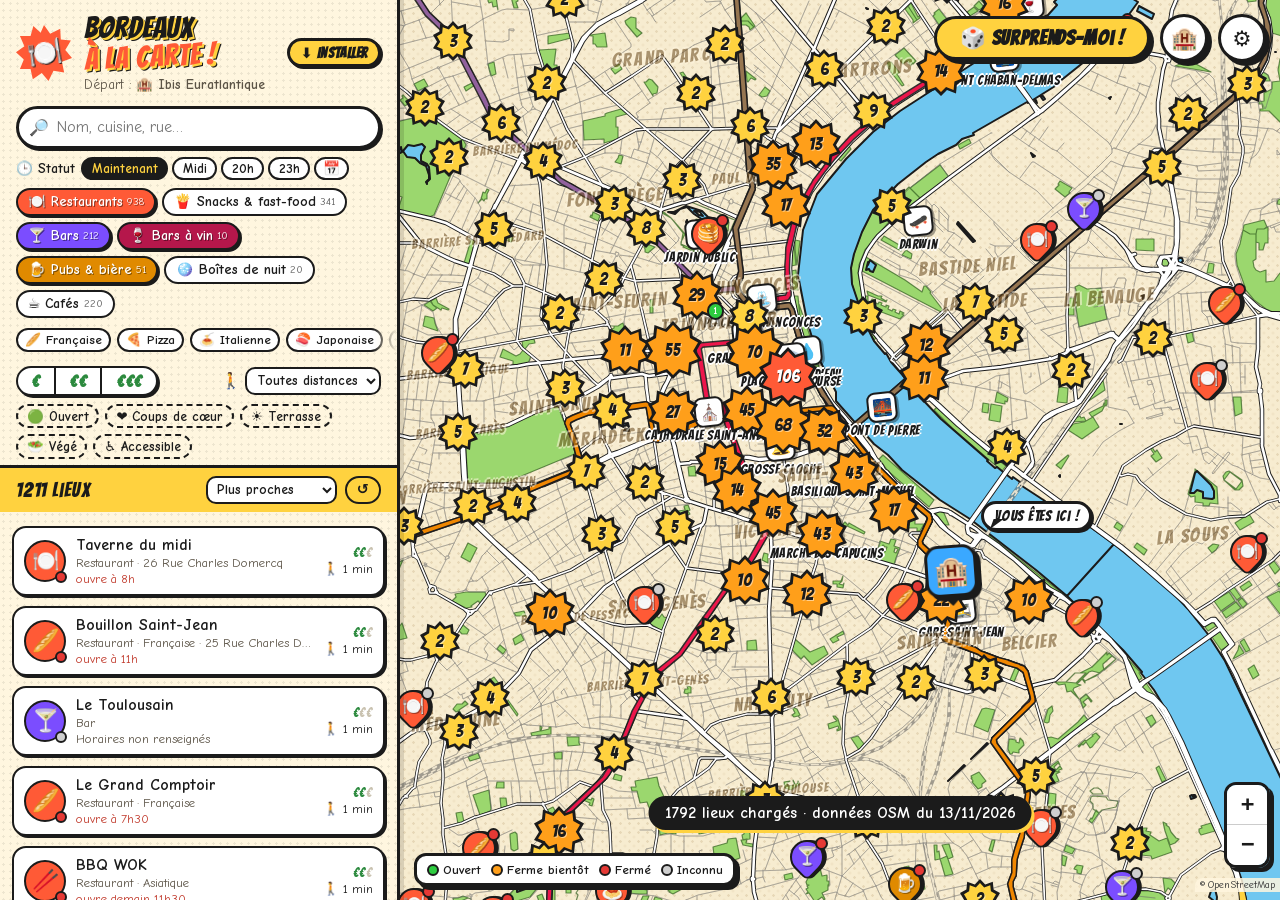
==== index.html @ f029732e "Bordeaux à la carte : carte interactive des bars et restaurants (PWA hors ligne) Carte style BD dess" ====
<!doctype html>
<html lang="fr">
<head>
  <meta charset="utf-8">
  <meta name="viewport" content="width=device-width, initial-scale=1, viewport-fit=cover">
  <meta name="theme-color" content="#ffd23f">
  <meta name="description" content="Carte interactive des bars et restaurants de Bordeaux pour la réception de l'hôtel.">
  <meta name="apple-mobile-web-app-capable" content="yes">
  <meta name="apple-mobile-web-app-status-bar-style" content="default">
  <meta name="apple-mobile-web-app-title" content="Bordeaux à la carte">
  <title>Bordeaux à la carte</title>
  <link rel="manifest" href="manifest.webmanifest">
  <link rel="icon" href="img/icon.svg" type="image/svg+xml">
  <link rel="apple-touch-icon" href="img/icon-192.png">
  <link rel="preload" href="fonts/bangers-latin.woff2" as="font" type="font/woff2" crossorigin>
  <link rel="stylesheet" href="vendor/leaflet.css">
  <link rel="stylesheet" href="css/app.css">
</head>
<body>
  <div id="app" class="is-loading">

    <!-- Panneau de gauche : recherche, filtres, liste -->
    <aside id="panel" class="panel" aria-label="Recherche et filtres">
      <button class="sheet-handle" id="sheetHandle" aria-label="Agrandir ou réduire le panneau"><span></span></button>
      <header class="brand">
        <div class="brand__logo" aria-hidden="true"><span>🍽️</span></div>
        <div class="brand__text">
          <h1>Bordeaux <span>à la carte !</span></h1>
          <p class="brand__sub">Départ : <b>🏨 Ibis Euratlantique</b></p>
        </div>
        <button id="installBtn" class="btn btn--small btn--pop" hidden>⬇ Installer</button>
      </header>

      <div class="search">
        <span class="search__icon" aria-hidden="true">🔎</span>
        <input id="q" type="search" autocomplete="off" placeholder="Nom, cuisine, rue…" aria-label="Rechercher">
        <button id="clearQ" class="search__clear" aria-label="Effacer" hidden>✕</button>
      </div>

      <div class="when" id="when" role="group" aria-label="Statut d'ouverture à quel moment">
        <span class="when__label">🕒 Statut</span>
        <button data-when="now" class="on">Maintenant</button>
        <button data-when="midi">Midi</button>
        <button data-when="soir">20h</button>
        <button data-when="tard">23h</button>
        <label class="when__custom" title="Choisir une date et une heure">
          📅<input type="datetime-local" id="whenCustom" aria-label="Date et heure personnalisées">
        </label>
      </div>

      <section class="filters" aria-label="Filtres">
        <div class="chips" id="typeChips"></div>
        <div class="chips chips--cuisine" id="cuisineChips"></div>
        <div class="filters__row">
          <div class="seg" id="priceSeg" role="group" aria-label="Prix">
            <button data-p="1" title="Pas cher">€</button>
            <button data-p="2" title="Moyen">€€</button>
            <button data-p="3" title="Élevé">€€€</button>
          </div>
          <label class="walkmax">🚶
            <select id="walkMax" aria-label="Temps de marche maximum">
              <option value="0">Toutes distances</option>
              <option value="10">≤ 10 min à pied</option>
              <option value="15">≤ 15 min</option>
              <option value="20">≤ 20 min</option>
              <option value="30">≤ 30 min</option>
            </select>
          </label>
        </div>
        <div class="chips chips--toggles" id="toggleChips">
          <button data-t="open">🟢 Ouvert</button>
          <button data-t="fav">❤️ Coups de cœur</button>
          <button data-t="ts">☀️ Terrasse</button>
          <button data-t="vg">🥗 Végé</button>
          <button data-t="wc">♿ Accessible</button>
        </div>
      </section>

      <div class="results-head">
        <b id="count">…</b>
        <select id="sort" aria-label="Trier">
          <option value="dist">Plus proches</option>
          <option value="open">Ouverts d'abord</option>
          <option value="stars">Mieux notés</option>
          <option value="name">A → Z</option>
        </select>
        <button id="resetBtn" class="btn btn--ghost btn--small" title="Réinitialiser les filtres">↺</button>
      </div>
      <ul id="list" class="list" aria-live="polite"></ul>
    </aside>

    <!-- Carte -->
    <main id="mapWrap" class="map-wrap">
      <div id="map" aria-label="Carte de Bordeaux"></div>
      <div class="map-tools">
        <button id="btnRandom" class="btn btn--pop btn--big" title="Tirer un lieu au hasard parmi les résultats">🎲 Surprends-moi !</button>
        <button id="btnHotel" class="btn btn--round" title="Recentrer sur l'hôtel">🏨</button>
        <button id="btnSettings" class="btn btn--round" title="Réglages, aide et partage">⚙️</button>
      </div>
      <div class="legend" aria-label="Légende">
        <span><i class="light light--open"></i>Ouvert</span>
        <span><i class="light light--closing"></i>Ferme bientôt</span>
        <span><i class="light light--closed"></i>Fermé</span>
        <span><i class="light light--unknown"></i>Inconnu</span>
      </div>
      <div id="whenBanner" class="when-banner" hidden></div>
      <div id="hoverCard" class="hover-card" hidden></div>
      <div id="toast" class="toast" role="status"></div>
      <div class="loader" id="loader"><div class="loader__burst">CHARGEMENT…</div></div>
    </main>

    <!-- Fiche détaillée -->
    <section id="detail" class="detail" aria-hidden="true" aria-label="Fiche du lieu"></section>
  </div>

  <div id="modal" class="modal" hidden>
    <div class="modal__backdrop" data-close></div>
    <div class="modal__box" role="dialog" aria-modal="true"></div>
  </div>
  <div id="slot" class="slot" hidden></div>

  <script src="vendor/leaflet.js"></script>
  <script src="vendor/leaflet.markercluster.js"></script>
  <script src="vendor/qrcode.js"></script>
  <script type="module" src="js/app.js"></script>
</body>
</html>
---- vendor/leaflet.css ----
/* required styles */

.leaflet-pane,
.leaflet-tile,
.leaflet-marker-icon,
.leaflet-marker-shadow,
.leaflet-tile-container,
.leaflet-pane > svg,
.leaflet-pane > canvas,
.leaflet-zoom-box,
.leaflet-image-layer,
.leaflet-layer {
	position: absolute;
	left: 0;
	top: 0;
	}
.leaflet-container {
	overflow: hidden;
	}
.leaflet-tile,
.leaflet-marker-icon,
.leaflet-marker-shadow {
	-webkit-user-select: none;
	   -moz-user-select: none;
	        user-select: none;
	  -webkit-user-drag: none;
	}
/* Prevents IE11 from highlighting tiles in blue */
.leaflet-tile::selection {
	background: transparent;
}
/* Safari renders non-retina tile on retina better with this, but Chrome is worse */
.leaflet-safari .leaflet-tile {
	image-rendering: -webkit-optimize-contrast;
	}
/* hack that prevents hw layers "stretching" when loading new tiles */
.leaflet-safari .leaflet-tile-container {
	width: 1600px;
	height: 1600px;
	-webkit-transform-origin: 0 0;
	}
.leaflet-marker-icon,
.leaflet-marker-shadow {
	display: block;
	}
/* .leaflet-container svg: reset svg max-width decleration shipped in Joomla! (joomla.org) 3.x */
/* .leaflet-container img: map is broken in FF if you have max-width: 100% on tiles */
.leaflet-container .leaflet-overlay-pane svg {
	max-width: none !important;
	max-height: none !important;
	}
.leaflet-container .leaflet-marker-pane img,
.leaflet-container .leaflet-shadow-pane img,
.leaflet-container .leaflet-tile-pane img,
.leaflet-container img.leaflet-image-layer,
.leaflet-container .leaflet-tile {
	max-width: none !important;
	max-height: none !important;
	width: auto;
	padding: 0;
	}

.leaflet-container img.leaflet-tile {
	/* See: https://bugs.chromium.org/p/chromium/issues/detail?id=600120 */
	mix-blend-mode: plus-lighter;
}

.leaflet-container.leaflet-touch-zoom {
	-ms-touch-action: pan-x pan-y;
	touch-action: pan-x pan-y;
	}
.leaflet-container.leaflet-touch-drag {
	-ms-touch-action: pinch-zoom;
	/* Fallback for FF which doesn't support pinch-zoom */
	touch-action: none;
	touch-action: pinch-zoom;
}
.leaflet-container.leaflet-touch-drag.leaflet-touch-zoom {
	-ms-touch-action: none;
	touch-action: none;
}
.leaflet-container {
	-webkit-tap-highlight-color: transparent;
}
.leaflet-container a {
	-webkit-tap-highlight-color: rgba(51, 181, 229, 0.4);
}
.leaflet-tile {
	filter: inherit;
	visibility: hidden;
	}
.leaflet-tile-loaded {
	visibility: inherit;
	}
.leaflet-zoom-box {
	width: 0;
	height: 0;
	-moz-box-sizing: border-box;
	     box-sizing: border-box;
	z-index: 800;
	}
/* workaround for https://bugzilla.mozilla.org/show_bug.cgi?id=888319 */
.leaflet-overlay-pane svg {
	-moz-user-select: none;
	}

.leaflet-pane         { z-index: 400; }

.leaflet-tile-pane    { z-index: 200; }
.leaflet-overlay-pane { z-index: 400; }
.leaflet-shadow-pane  { z-index: 500; }
.leaflet-marker-pane  { z-index: 600; }
.leaflet-tooltip-pane   { z-index: 650; }
.leaflet-popup-pane   { z-index: 700; }

.leaflet-map-pane canvas { z-index: 100; }
.leaflet-map-pane svg    { z-index: 200; }

.leaflet-vml-shape {
	width: 1px;
	height: 1px;
	}
.lvml {
	behavior: url(#default#VML);
	display: inline-block;
	position: absolute;
	}


/* control positioning */

.leaflet-control {
	position: relative;
	z-index: 800;
	pointer-events: visiblePainted; /* IE 9-10 doesn't have auto */
	pointer-events: auto;
	}
.leaflet-top,
.leaflet-bottom {
	position: absolute;
	z-index: 1000;
	pointer-events: none;
	}
.leaflet-top {
	top: 0;
	}
.leaflet-right {
	right: 0;
	}
.leaflet-bottom {
	bottom: 0;
	}
.leaflet-left {
	left: 0;
	}
.leaflet-control {
	float: left;
	clear: both;
	}
.leaflet-right .leaflet-control {
	float: right;
	}
.leaflet-top .leaflet-control {
	margin-top: 10px;
	}
.leaflet-bottom .leaflet-control {
	margin-bottom: 10px;
	}
.leaflet-left .leaflet-control {
	margin-left: 10px;
	}
.leaflet-right .leaflet-control {
	margin-right: 10px;
	}


/* zoom and fade animations */

.leaflet-fade-anim .leaflet-popup {
	opacity: 0;
	-webkit-transition: opacity 0.2s linear;
	   -moz-transition: opacity 0.2s linear;
	        transition: opacity 0.2s linear;
	}
.leaflet-fade-anim .leaflet-map-pane .leaflet-popup {
	opacity: 1;
	}
.leaflet-zoom-animated {
	-webkit-transform-origin: 0 0;
	    -ms-transform-origin: 0 0;
	        transform-origin: 0 0;
	}
svg.leaflet-zoom-animated {
	will-change: transform;
}

.leaflet-zoom-anim .leaflet-zoom-animated {
	-webkit-transition: -webkit-transform 0.25s cubic-bezier(0,0,0.25,1);
	   -moz-transition:    -moz-transform 0.25s cubic-bezier(0,0,0.25,1);
	        transition:         transform 0.25s cubic-bezier(0,0,0.25,1);
	}
.leaflet-zoom-anim .leaflet-tile,
.leaflet-pan-anim .leaflet-tile {
	-webkit-transition: none;
	   -moz-transition: none;
	        transition: none;
	}

.leaflet-zoom-anim .leaflet-zoom-hide {
	visibility: hidden;
	}


/* cursors */

.leaflet-interactive {
	cursor: pointer;
	}
.leaflet-grab {
	cursor: -webkit-grab;
	cursor:    -moz-grab;
	cursor:         grab;
	}
.leaflet-crosshair,
.leaflet-crosshair .leaflet-interactive {
	cursor: crosshair;
	}
.leaflet-popup-pane,
.leaflet-control {
	cursor: auto;
	}
.leaflet-dragging .leaflet-grab,
.leaflet-dragging .leaflet-grab .leaflet-interactive,
.leaflet-dragging .leaflet-marker-draggable {
	cursor: move;
	cursor: -webkit-grabbing;
	cursor:    -moz-grabbing;
	cursor:         grabbing;
	}

/* marker & overlays interactivity */
.leaflet-marker-icon,
.leaflet-marker-shadow,
.leaflet-image-layer,
.leaflet-pane > svg path,
.leaflet-tile-container {
	pointer-events: none;
	}

.leaflet-marker-icon.leaflet-interactive,
.leaflet-image-layer.leaflet-interactive,
.leaflet-pane > svg path.leaflet-interactive,
svg.leaflet-image-layer.leaflet-interactive path {
	pointer-events: visiblePainted; /* IE 9-10 doesn't have auto */
	pointer-events: auto;
	}

/* visual tweaks */

.leaflet-container {
	background: #ddd;
	outline-offset: 1px;
	}
.leaflet-container a {
	color: #0078A8;
	}
.leaflet-zoom-box {
	border: 2px dotted #38f;
	background: rgba(255,255,255,0.5);
	}


/* general typography */
.leaflet-container {
	font-family: "Helvetica Neue", Arial, Helvetica, sans-serif;
	font-size: 12px;
	font-size: 0.75rem;
	line-height: 1.5;
	}


/* general toolbar styles */

.leaflet-bar {
	box-shadow: 0 1px 5px rgba(0,0,0,0.65);
	border-radius: 4px;
	}
.leaflet-bar a {
	background-color: #fff;
	border-bottom: 1px solid #ccc;
	width: 26px;
	height: 26px;
	line-height: 26px;
	display: block;
	text-align: center;
	text-decoration: none;
	color: black;
	}
.leaflet-bar a,
.leaflet-control-layers-toggle {
	background-position: 50% 50%;
	background-repeat: no-repeat;
	display: block;
	}
.leaflet-bar a:hover,
.leaflet-bar a:focus {
	background-color: #f4f4f4;
	}
.leaflet-bar a:first-child {
	border-top-left-radius: 4px;
	border-top-right-radius: 4px;
	}
.leaflet-bar a:last-child {
	border-bottom-left-radius: 4px;
	border-bottom-right-radius: 4px;
	border-bottom: none;
	}
.leaflet-bar a.leaflet-disabled {
	cursor: default;
	background-color: #f4f4f4;
	color: #bbb;
	}

.leaflet-touch .leaflet-bar a {
	width: 30px;
	height: 30px;
	line-height: 30px;
	}
.leaflet-touch .leaflet-bar a:first-child {
	border-top-left-radius: 2px;
	border-top-right-radius: 2px;
	}
.leaflet-touch .leaflet-bar a:last-child {
	border-bottom-left-radius: 2px;
	border-bottom-right-radius: 2px;
	}

/* zoom control */

.leaflet-control-zoom-in,
.leaflet-control-zoom-out {
	font: bold 18px 'Lucida Console', Monaco, monospace;
	text-indent: 1px;
	}

.leaflet-touch .leaflet-control-zoom-in, .leaflet-touch .leaflet-control-zoom-out  {
	font-size: 22px;
	}


/* layers control */

.leaflet-control-layers {
	box-shadow: 0 1px 5px rgba(0,0,0,0.4);
	background: #fff;
	border-radius: 5px;
	}
.leaflet-control-layers-toggle {
	background-image: url(images/layers.png);
	width: 36px;
	height: 36px;
	}
.leaflet-retina .leaflet-control-layers-toggle {
	background-image: url(images/layers-2x.png);
	background-size: 26px 26px;
	}
.leaflet-touch .leaflet-control-layers-toggle {
	width: 44px;
	height: 44px;
	}
.leaflet-control-layers .leaflet-control-layers-list,
.leaflet-control-layers-expanded .leaflet-control-layers-toggle {
	display: none;
	}
.leaflet-control-layers-expanded .leaflet-control-layers-list {
	display: block;
	position: relative;
	}
.leaflet-control-layers-expanded {
	padding: 6px 10px 6px 6px;
	color: #333;
	background: #fff;
	}
.leaflet-control-layers-scrollbar {
	overflow-y: scroll;
	overflow-x: hidden;
	padding-right: 5px;
	}
.leaflet-control-layers-selector {
	margin-top: 2px;
	position: relative;
	top: 1px;
	}
.leaflet-control-layers label {
	display: block;
	font-size: 13px;
	font-size: 1.08333em;
	}
.leaflet-control-layers-separator {
	height: 0;
	border-top: 1px solid #ddd;
	margin: 5px -10px 5px -6px;
	}

/* Default icon URLs */
.leaflet-default-icon-path { /* used only in path-guessing heuristic, see L.Icon.Default */
	background-image: url(images/marker-icon.png);
	}


/* attribution and scale controls */

.leaflet-container .leaflet-control-attribution {
	background: #fff;
	background: rgba(255, 255, 255, 0.8);
	margin: 0;
	}
.leaflet-control-attribution,
.leaflet-control-scale-line {
	padding: 0 5px;
	color: #333;
	line-height: 1.4;
	}
.leaflet-control-attribution a {
	text-decoration: none;
	}
.leaflet-control-attribution a:hover,
.leaflet-control-attribution a:focus {
	text-decoration: underline;
	}
.leaflet-attribution-flag {
	display: inline !important;
	vertical-align: baseline !important;
	width: 1em;
	height: 0.6669em;
	}
.leaflet-left .leaflet-control-scale {
	margin-left: 5px;
	}
.leaflet-bottom .leaflet-control-scale {
	margin-bottom: 5px;
	}
.leaflet-control-scale-line {
	border: 2px solid #777;
	border-top: none;
	line-height: 1.1;
	padding: 2px 5px 1px;
	white-space: nowrap;
	-moz-box-sizing: border-box;
	     box-sizing: border-box;
	background: rgba(255, 255, 255, 0.8);
	text-shadow: 1px 1px #fff;
	}
.leaflet-control-scale-line:not(:first-child) {
	border-top: 2px solid #777;
	border-bottom: none;
	margin-top: -2px;
	}
.leaflet-control-scale-line:not(:first-child):not(:last-child) {
	border-bottom: 2px solid #777;
	}

.leaflet-touch .leaflet-control-attribution,
.leaflet-touch .leaflet-control-layers,
.leaflet-touch .leaflet-bar {
	box-shadow: none;
	}
.leaflet-touch .leaflet-control-layers,
.leaflet-touch .leaflet-bar {
	border: 2px solid rgba(0,0,0,0.2);
	background-clip: padding-box;
	}


/* popup */

.leaflet-popup {
	position: absolute;
	text-align: center;
	margin-bottom: 20px;
	}
.leaflet-popup-content-wrapper {
	padding: 1px;
	text-align: left;
	border-radius: 12px;
	}
.leaflet-popup-content {
	margin: 13px 24px 13px 20px;
	line-height: 1.3;
	font-size: 13px;
	font-size: 1.08333em;
	min-height: 1px;
	}
.leaflet-popup-content p {
	margin: 17px 0;
	margin: 1.3em 0;
	}
.leaflet-popup-tip-container {
	width: 40px;
	height: 20px;
	position: absolute;
	left: 50%;
	margin-top: -1px;
	margin-left: -20px;
	overflow: hidden;
	pointer-events: none;
	}
.leaflet-popup-tip {
	width: 17px;
	height: 17px;
	padding: 1px;

	margin: -10px auto 0;
	pointer-events: auto;

	-webkit-transform: rotate(45deg);
	   -moz-transform: rotate(45deg);
	    -ms-transform: rotate(45deg);
	        transform: rotate(45deg);
	}
.leaflet-popup-content-wrapper,
.leaflet-popup-tip {
	background: white;
	color: #333;
	box-shadow: 0 3px 14px rgba(0,0,0,0.4);
	}
.leaflet-container a.leaflet-popup-close-button {
	position: absolute;
	top: 0;
	right: 0;
	border: none;
	text-align: center;
	width: 24px;
	height: 24px;
	font: 16px/24px Tahoma, Verdana, sans-serif;
	color: #757575;
	text-decoration: none;
	background: transparent;
	}
.leaflet-container a.leaflet-popup-close-button:hover,
.leaflet-container a.leaflet-popup-close-button:focus {
	color: #585858;
	}
.leaflet-popup-scrolled {
	overflow: auto;
	}

.leaflet-oldie .leaflet-popup-content-wrapper {
	-ms-zoom: 1;
	}
.leaflet-oldie .leaflet-popup-tip {
	width: 24px;
	margin: 0 auto;

	-ms-filter: "progid:DXImageTransform.Microsoft.Matrix(M11=0.70710678, M12=0.70710678, M21=-0.70710678, M22=0.70710678)";
	filter: progid:DXImageTransform.Microsoft.Matrix(M11=0.70710678, M12=0.70710678, M21=-0.70710678, M22=0.70710678);
	}

.leaflet-oldie .leaflet-control-zoom,
.leaflet-oldie .leaflet-control-layers,
.leaflet-oldie .leaflet-popup-content-wrapper,
.leaflet-oldie .leaflet-popup-tip {
	border: 1px solid #999;
	}


/* div icon */

.leaflet-div-icon {
	background: #fff;
	border: 1px solid #666;
	}


/* Tooltip */
/* Base styles for the element that has a tooltip */
.leaflet-tooltip {
	position: absolute;
	padding: 6px;
	background-color: #fff;
	border: 1px solid #fff;
	border-radius: 3px;
	color: #222;
	white-space: nowrap;
	-webkit-user-select: none;
	-moz-user-select: none;
	-ms-user-select: none;
	user-select: none;
	pointer-events: none;
	box-shadow: 0 1px 3px rgba(0,0,0,0.4);
	}
.leaflet-tooltip.leaflet-interactive {
	cursor: pointer;
	pointer-events: auto;
	}
.leaflet-tooltip-top:before,
.leaflet-tooltip-bottom:before,
.leaflet-tooltip-left:before,
.leaflet-tooltip-right:before {
	position: absolute;
	pointer-events: none;
	border: 6px solid transparent;
	background: transparent;
	content: "";
	}

/* Directions */

.leaflet-tooltip-bottom {
	margin-top: 6px;
}
.leaflet-tooltip-top {
	margin-top: -6px;
}
.leaflet-tooltip-bottom:before,
.leaflet-tooltip-top:before {
	left: 50%;
	margin-left: -6px;
	}
.leaflet-tooltip-top:before {
	bottom: 0;
	margin-bottom: -12px;
	border-top-color: #fff;
	}
.leaflet-tooltip-bottom:before {
	top: 0;
	margin-top: -12px;
	margin-left: -6px;
	border-bottom-color: #fff;
	}
.leaflet-tooltip-left {
	margin-left: -6px;
}
.leaflet-tooltip-right {
	margin-left: 6px;
}
.leaflet-tooltip-left:before,
.leaflet-tooltip-right:before {
	top: 50%;
	margin-top: -6px;
	}
.leaflet-tooltip-left:before {
	right: 0;
	margin-right: -12px;
	border-left-color: #fff;
	}
.leaflet-tooltip-right:before {
	left: 0;
	margin-left: -12px;
	border-right-color: #fff;
	}

/* Printing */

@media print {
	/* Prevent printers from removing background-images of controls. */
	.leaflet-control {
		-webkit-print-color-adjust: exact;
		print-color-adjust: exact;
		}
	}
---- css/app.css ----
/* ============================================================
   Bordeaux à la carte — style « bande dessinée »
   ============================================================ */

@font-face { font-family: 'Bangers'; font-display: swap; src: url(../fonts/bangers-latin.woff2) format('woff2');
  unicode-range: U+0000-00FF, U+0131, U+0152-0153, U+02BB-02BC, U+02C6, U+02DA, U+02DC, U+2000-206F, U+20AC, U+2122, U+2212; }
@font-face { font-family: 'Bangers'; font-display: swap; src: url(../fonts/bangers-latin-ext.woff2) format('woff2');
  unicode-range: U+0100-02BA, U+02BD-02C5, U+02C7-02CC, U+02CE-02D7, U+02DD-02FF, U+1E00-1E9F, U+20A0-20AB, U+20AD-20C4, U+A720-A7FF; }
@font-face { font-family: 'Comic Neue'; font-weight: 400; font-display: swap; src: url(../fonts/comicneue-400.woff2) format('woff2'); }
@font-face { font-family: 'Comic Neue'; font-weight: 700; font-display: swap; src: url(../fonts/comicneue-700.woff2) format('woff2'); }

:root {
  --ink: #1b1b1b;
  --paper: #fff6df;
  --paper-2: #fdebc1;
  --white: #ffffff;
  --yellow: #ffd23f;
  --red: #ff5a36;
  --blue: #3aa8ff;
  --pink: #ff4fa3;
  --green: #2ecc40;
  --orange: #ff9f1a;
  --grey: #9a9a9a;
  --muted: #5b5346;
  --shadow: 4px 4px 0 var(--ink);
  --shadow-sm: 2px 2px 0 var(--ink);
  --border: 3px solid var(--ink);
  --radius: 14px;
  --panel-w: 400px;
  --detail-w: 430px;
  --font-title: 'Bangers', 'Impact', system-ui, sans-serif;
  --font-body: 'Comic Neue', 'Comic Sans MS', 'Chalkboard SE', system-ui, sans-serif;
  --boing: cubic-bezier(.34, 1.56, .64, 1);
}

* { box-sizing: border-box; }
html, body { height: 100%; margin: 0; }
body {
  font-family: var(--font-body);
  color: var(--ink);
  background: var(--paper);
  overflow: hidden;
  -webkit-font-smoothing: antialiased;
  -webkit-tap-highlight-color: transparent;
}
button, input, select { font: inherit; color: inherit; }
button { cursor: pointer; }
a { color: inherit; }

#app { position: fixed; inset: 0; display: flex; }

/* ---------- Boutons ---------- */
.btn {
  display: inline-flex; align-items: center; justify-content: center; gap: .35em;
  border: var(--border); border-radius: 999px; background: var(--white);
  padding: .45em 1em; font-weight: 700; box-shadow: var(--shadow-sm);
  transition: transform .15s var(--boing), box-shadow .15s, background .15s;
  text-decoration: none; white-space: nowrap;
}
.btn:hover { transform: translate(-1px, -2px) rotate(-1deg); box-shadow: 3px 4px 0 var(--ink); }
.btn:active { transform: translate(2px, 2px); box-shadow: 0 0 0 var(--ink); }
.btn--pop { background: var(--yellow); font-family: var(--font-title); letter-spacing: .04em; font-size: 1.05rem; }
.btn--big { font-size: 1.3rem; padding: .35em 1.1em; box-shadow: var(--shadow); }
.btn--round { width: 48px; height: 48px; padding: 0; font-size: 1.35rem; box-shadow: var(--shadow); }
.btn--small { padding: .25em .7em; font-size: .9rem; }
.btn--ghost { background: transparent; box-shadow: none; border-width: 2px; }
.btn--red { background: var(--red); color: #fff; }
.btn--blue { background: var(--blue); color: #fff; }

/* ---------- Panneau ---------- */
.panel {
  position: relative; z-index: 20;
  width: var(--panel-w); flex: 0 0 var(--panel-w);
  display: flex; flex-direction: column;
  background: var(--paper);
  background-image: radial-gradient(rgba(0,0,0,.07) 1px, transparent 1.4px);
  background-size: 7px 7px;
  border-right: var(--border);
  box-shadow: 4px 0 0 rgba(0,0,0,.12);
}
.sheet-handle { display: none; }

.brand { display: flex; align-items: center; gap: 12px; padding: 14px 16px 8px; }
.brand__logo {
  flex: 0 0 56px; height: 56px; display: grid; place-items: center; font-size: 28px;
  background: var(--red);
  clip-path: polygon(50% 0, 61% 16%, 79% 7%, 80% 26%, 98% 28%, 88% 45%, 100% 59%, 82% 66%, 86% 85%, 67% 82%, 58% 100%, 46% 86%, 30% 97%, 26% 79%, 7% 79%, 14% 62%, 0 49%, 15% 38%, 7% 20%, 26% 20%, 31% 2%, 44% 14%);
  animation: wobble 6s ease-in-out infinite;
}
.brand__logo span { transform: rotate(-8deg); filter: drop-shadow(1px 1px 0 var(--ink)); }
.brand h1 {
  margin: 0; font-family: var(--font-title); font-weight: 400; font-size: 1.9rem; line-height: .95;
  letter-spacing: .03em; text-shadow: 2px 2px 0 var(--yellow), 3px 3px 0 var(--ink);
}
.brand h1 span { color: var(--red); display: inline-block; transform: rotate(-3deg); }
.brand__sub { margin: 4px 0 0; font-size: .85rem; color: var(--muted); }
.brand__text { flex: 1; min-width: 0; }

.search { position: relative; margin: 6px 16px 8px; }
.search input {
  width: 100%; border: var(--border); border-radius: 999px; padding: .6em 2.4em .6em 2.4em;
  background: var(--white); box-shadow: var(--shadow-sm); font-size: 1rem; outline: none;
  transition: box-shadow .2s, transform .2s var(--boing);
}
.search input:focus { box-shadow: 4px 4px 0 var(--blue); transform: translate(-1px, -1px); }
.search input::-webkit-search-cancel-button { display: none; }
.search__icon { position: absolute; left: .8em; top: 50%; transform: translateY(-50%); }
.search__clear { position: absolute; right: .5em; top: 50%; transform: translateY(-50%); border: 0; background: var(--ink); color: #fff; width: 24px; height: 24px; border-radius: 50%; font-size: .75rem; }

.when { display: flex; align-items: center; gap: 4px; padding: 0 16px 8px; flex-wrap: wrap; font-size: .85rem; }
.when__label { font-weight: 700; margin-right: 2px; }
.when button {
  border: 2px solid var(--ink); background: var(--white); border-radius: 999px; padding: .15em .65em; font-weight: 700; font-size: .82rem;
  transition: background .15s, transform .15s var(--boing);
}
.when button:hover { transform: translateY(-2px); }
.when button.on { background: var(--ink); color: var(--yellow); }
.when__custom { position: relative; border: 2px solid var(--ink); background: var(--white); border-radius: 999px; padding: .1em .5em; cursor: pointer; }
.when__custom.on { background: var(--ink); }
.when__custom input { position: absolute; inset: 0; opacity: 0; cursor: pointer; width: 100%; }

.filters { padding: 0 16px 6px; display: flex; flex-direction: column; gap: 8px; }
.chips { display: flex; flex-wrap: wrap; gap: 6px; }
.chip {
  display: inline-flex; align-items: center; gap: .3em;
  border: 2px solid var(--ink); border-radius: 999px; padding: .25em .7em; background: var(--white);
  font-weight: 700; font-size: .88rem; user-select: none;
  transition: transform .18s var(--boing), background .15s, box-shadow .15s;
}
.chip:hover { transform: translateY(-2px) rotate(-1.5deg); }
.chip.on { background: var(--c, var(--yellow)); color: #fff; box-shadow: var(--shadow-sm); text-shadow: 1px 1px 0 rgba(0,0,0,.45); }
.chip .n { font-size: .75em; opacity: .7; font-weight: 400; }
.chip.on .n { opacity: .95; }
.chip.pop { animation: chipPop .35s var(--boing); }
.chips--cuisine { flex-wrap: nowrap; overflow-x: auto; overflow-y: hidden; max-height: 0; padding: 0 2px; margin: 0 -16px; padding-left: 16px; padding-right: 16px;
  scrollbar-width: thin; transition: max-height .35s ease; -webkit-mask-image: linear-gradient(90deg, transparent, #000 14px, #000 calc(100% - 24px), transparent); }
.chips--cuisine.show { max-height: 44px; padding-bottom: 6px; padding-top: 2px; }
.chips--cuisine .chip { flex: 0 0 auto; }
.chips--cuisine .chip { font-size: .8rem; padding: .18em .55em; }
.chips--cuisine .chip.on { --c: var(--ink); color: var(--yellow); }
.chips--toggles button { border: 2px dashed var(--ink); background: transparent; border-radius: 999px; padding: .2em .65em; font-weight: 700; font-size: .84rem; transition: transform .18s var(--boing), background .15s; }
.chips--toggles button:hover { transform: translateY(-2px); }
.chips--toggles button.on { border-style: solid; background: var(--yellow); box-shadow: var(--shadow-sm); }

.filters__row { display: flex; align-items: center; justify-content: space-between; gap: 8px; }
.seg { display: inline-flex; border: 2px solid var(--ink); border-radius: 999px; overflow: hidden; background: var(--white); box-shadow: var(--shadow-sm); }
.seg button { border: 0; background: transparent; padding: .25em .8em; font-weight: 700; font-family: var(--font-title); font-size: 1.05rem; letter-spacing: .05em; color: #2c8a3e; }
.seg button + button { border-left: 2px solid var(--ink); }
.seg button.on { background: #2c8a3e; color: #fff; }
.walkmax { display: inline-flex; align-items: center; gap: 4px; font-weight: 700; }
select { border: 2px solid var(--ink); border-radius: 10px; background: var(--white); padding: .25em .4em; font-weight: 700; font-size: .85rem; }

.results-head { display: flex; align-items: center; gap: 8px; padding: 8px 16px; border-top: var(--border); background: var(--yellow); }
.results-head b { flex: 1; font-family: var(--font-title); font-size: 1.25rem; letter-spacing: .04em; font-weight: 400; }

.list { list-style: none; margin: 0; padding: 8px 10px 30px; overflow-y: auto; flex: 1; overscroll-behavior: contain; }
.item {
  display: flex; align-items: center; gap: 10px; padding: 8px 10px; margin: 6px 2px 10px; border: 2px solid var(--ink); border-radius: var(--radius);
  background: var(--white); box-shadow: var(--shadow-sm); cursor: pointer;
  transition: transform .18s var(--boing), box-shadow .18s;
  animation: itemIn .35s var(--boing) both;
  animation-delay: calc(var(--i, 0) * 18ms);
}
.item:hover, .item.hot { transform: translate(-2px, -2px) rotate(-.4deg); box-shadow: 5px 5px 0 var(--c, var(--ink)); }
.item.selected { background: #fff3b0; }
.item__icon { flex: 0 0 42px; height: 42px; border-radius: 50%; display: grid; place-items: center; font-size: 22px; background: var(--c); border: 2px solid var(--ink); position: relative; }
.item__icon .light { position: absolute; right: -3px; bottom: -3px; }
.item__main { flex: 1; min-width: 0; display: flex; flex-direction: column; gap: 1px; }
.item__main b { font-size: 1rem; white-space: nowrap; overflow: hidden; text-overflow: ellipsis; }
.item__main small { color: var(--muted); font-size: .8rem; white-space: nowrap; overflow: hidden; text-overflow: ellipsis; }
.item__side { display: flex; flex-direction: column; align-items: flex-end; gap: 2px; font-size: .8rem; white-space: nowrap; }
.item__fav { color: var(--red); }
.st--open { color: #1d8a2c !important; font-weight: 700; }
.st--closing { color: #c46a00 !important; font-weight: 700; }
.st--closed { color: #c0392b !important; }
.empty { text-align: center; padding: 30px 10px; color: var(--muted); }
.empty b { display: block; font-family: var(--font-title); font-size: 2rem; color: var(--ink); font-weight: 400; transform: rotate(-3deg); }
.more { display: block; margin: 8px auto; }

/* Prix */
.price { font-family: var(--font-title); letter-spacing: .06em; color: #2c8a3e; font-size: 1.05em; }
.price em { color: #c9c2b0; font-style: normal; }
.stars { color: #f5a300; letter-spacing: 1px; text-shadow: 1px 1px 0 var(--ink); }
.stars em { color: #ddd5c3; font-style: normal; text-shadow: none; }

/* ---------- Voyants ---------- */
.light {
  display: inline-block; width: 12px; height: 12px; border-radius: 50%; border: 2px solid var(--ink);
  background: var(--grey); flex: 0 0 auto; vertical-align: -1px;
}
.light--open { background: var(--green); box-shadow: 0 0 0 0 rgba(46,204,64,.7); animation: pulse 2s infinite; }
.light--closing { background: var(--orange); animation: blink 1.1s steps(2) infinite; }
.light--closed { background: #e53935; }
.light--unknown { background: #cfcfcf; }

/* ---------- Carte ---------- */
.map-wrap { position: relative; flex: 1; min-width: 0; isolation: isolate; z-index: 0; }
#map {
  position: absolute; inset: 0;
  background-color: #f7ecd0;
  background-image:
    radial-gradient(rgba(150, 110, 50, .16) 1.1px, transparent 1.5px),
    radial-gradient(rgba(150, 110, 50, .08) 1.1px, transparent 1.5px);
  background-size: 9px 9px, 9px 9px;
  background-position: 0 0, 4.5px 4.5px;
  font-family: var(--font-body);
}
.leaflet-container { font: inherit; }
.leaflet-container a { color: inherit; }
.leaflet-control-attribution { font-size: 10px; background: rgba(255, 246, 223, .85) !important; border-top-left-radius: 8px; }
.leaflet-bar { border: var(--border) !important; box-shadow: var(--shadow) !important; border-radius: 12px !important; overflow: hidden; }
.leaflet-bar a { width: 40px !important; height: 40px !important; line-height: 38px !important; font-size: 22px !important; font-weight: 700; color: var(--ink) !important; background: var(--white) !important; }
.leaflet-bar a:hover { background: var(--yellow) !important; }
.leaflet-bottom.leaflet-right { margin-bottom: 8px; }

/* Étiquettes */
.lbl-place, .lbl-street, .lbl-stop, .lbl-landmark { pointer-events: none; }
.lbl-place span {
  display: block; transform: translate(-50%, -50%) rotate(-4deg);
  font-family: var(--font-title); letter-spacing: .08em; text-transform: uppercase; white-space: nowrap;
  color: #6b4b1f; font-size: 15px; opacity: .55;
  text-shadow: 2px 0 0 var(--paper), -2px 0 0 var(--paper), 0 2px 0 var(--paper), 0 -2px 0 var(--paper);
}
.lbl-place.rank-1 span { font-size: 19px; }
.lbl-place.rank-3 span { font-size: 13px; }
.lbl-street span {
  position: absolute; display: block; white-space: nowrap; font-size: 11px; font-weight: 700; color: #3d3528;
  text-shadow: 1px 1px 0 #fff, -1px -1px 0 #fff, 1px -1px 0 #fff, -1px 1px 0 #fff;
}
.lbl-street { display: none; }
.z-16 .lbl-street.k-1, .z-16 .lbl-street.k-2, .z-17 .lbl-street, .z-18 .lbl-street, .z-19 .lbl-street { display: block; }
.z-17 .lbl-place, .z-18 .lbl-place, .z-19 .lbl-place { display: none; }
.z-13 .lbl-place.rank-3 { display: none; }

.lbl-stop { display: none; }
.z-15 .lbl-stop, .z-16 .lbl-stop, .z-17 .lbl-stop, .z-18 .lbl-stop, .z-19 .lbl-stop { display: block; }
.lbl-stop i { position: absolute; width: 11px; height: 11px; left: -5.5px; top: -5.5px; border-radius: 50%; background: #fff; border: 3px solid var(--ink); }
.lbl-stop span { position: absolute; left: 9px; top: -9px; white-space: nowrap; font-size: 11px; font-weight: 700; color: var(--ink);
  text-shadow: 1px 1px 0 #fff, -1px -1px 0 #fff, 1px -1px 0 #fff, -1px 1px 0 #fff; display: none; }
.z-16 .lbl-stop span, .z-17 .lbl-stop span, .z-18 .lbl-stop span, .z-19 .lbl-stop span { display: block; }
.lbl-stop em { font-style: normal; display: inline-block; min-width: 15px; text-align: center; margin-left: 2px; border-radius: 4px; background: var(--c); color: #fff; text-shadow: none; border: 1.5px solid var(--ink); font-size: 10px; line-height: 13px; }

.lbl-landmark { position: relative; }
.lbl-landmark i {
  position: absolute; left: -15px; top: -15px; width: 30px; height: 30px; display: grid; place-items: center; font-style: normal; font-size: 16px;
  background: #fff; border: 2px solid var(--ink); border-radius: 8px; transform: rotate(-6deg); box-shadow: 2px 2px 0 rgba(0,0,0,.35);
}
.lbl-landmark span {
  position: absolute; left: 50%; top: 17px; transform: translateX(-50%); white-space: nowrap;
  font-family: var(--font-title); letter-spacing: .05em; font-size: 13px; color: var(--ink);
  text-shadow: 2px 0 0 #fff, -2px 0 0 #fff, 0 2px 0 #fff, 0 -2px 0 #fff;
}
.z-13 .lbl-landmark span { display: none; }
.z-13 .lbl-landmark i { transform: scale(.75) rotate(-6deg); }

/* Marqueurs */
.pin-wrap { background: none; border: 0; }
.pin { position: relative; width: 38px; height: 44px; transform-origin: 50% 100%; animation: pinIn .45s var(--boing) both; }
.pin__body {
  position: absolute; left: 2px; top: 0; width: 34px; height: 34px; display: grid; place-items: center; font-size: 18px; line-height: 1;
  background: var(--c); border: 2.5px solid var(--ink); border-radius: 50% 50% 50% 6px; transform: rotate(-45deg);
  box-shadow: 2px 2px 0 var(--ink); transition: transform .2s var(--boing);
}
.pin__body > span { transform: rotate(45deg); display: block; filter: drop-shadow(1px 1px 0 rgba(0,0,0,.35)); }
.pin .light { position: absolute; right: -2px; top: -3px; width: 13px; height: 13px; z-index: 2; }
.pin__heart { position: absolute; left: -6px; top: -6px; font-size: 14px; color: var(--red); text-shadow: 1px 1px 0 var(--ink); z-index: 2; animation: beat 1.4s infinite; }
.pin__burst {
  position: absolute; left: 50%; top: 17px; width: 70px; height: 70px; margin: -35px 0 0 -35px; z-index: -1;
  background: var(--yellow); opacity: 0; transform: scale(.2);
  clip-path: polygon(50% 0, 59% 30%, 85% 15%, 70% 41%, 100% 50%, 70% 59%, 85% 85%, 59% 70%, 50% 100%, 41% 70%, 15% 85%, 30% 59%, 0 50%, 30% 41%, 15% 15%, 41% 30%);
  transition: opacity .2s, transform .35s var(--boing);
}
.pin-wrap:hover, .pin-wrap.hot, .pin-wrap.selected { z-index: 9999 !important; }
.pin-wrap:hover .pin, .pin-wrap.hot .pin { animation: hop .5s var(--boing); }
.pin-wrap:hover .pin__body, .pin-wrap.hot .pin__body, .pin-wrap.selected .pin__body { transform: rotate(-45deg) scale(1.25); }
.pin-wrap:hover .pin__burst, .pin-wrap.hot .pin__burst, .pin-wrap.selected .pin__burst { opacity: 1; transform: scale(1) rotate(20deg); animation: spin 4s linear infinite; }
.pin-wrap.selected .pin { animation: bounce 1.1s ease-in-out infinite; }
.pin-wrap.dim { opacity: .35; }

/* Hôtel */
.hotel-pin { background: none; border: 0; }
.hotel-pin .h {
  position: absolute; left: -26px; top: -52px; width: 52px; height: 52px; display: grid; place-items: center; font-size: 28px;
  background: var(--blue); border: var(--border); border-radius: 14px; box-shadow: var(--shadow); transform: rotate(-4deg);
  animation: hotelFloat 3s ease-in-out infinite;
}
.hotel-pin .h::after { content: ''; position: absolute; left: 50%; bottom: -12px; margin-left: -8px; border: 8px solid transparent; border-top-color: var(--ink); border-bottom: 0; }
.hotel-pin .bubble {
  position: absolute; left: 30px; top: -96px; white-space: nowrap; background: #fff; border: var(--border); border-radius: 16px;
  padding: 4px 10px; font-family: var(--font-title); font-size: 15px; letter-spacing: .05em; box-shadow: var(--shadow-sm);
  animation: bubbleIn .6s .6s var(--boing) both;
}
.hotel-pin .bubble::after { content: ''; position: absolute; left: 6px; bottom: -11px; border: 10px solid transparent; border-top-color: var(--ink); border-left: 0; transform: skewX(-20deg); }

/* Grappes */
.cluster-wrap { background: none; border: 0; }
.cluster {
  position: relative; width: 100%; height: 100%; display: grid; place-items: center;
  font-family: var(--font-title); font-size: 17px; letter-spacing: .03em; color: var(--ink);
  transition: transform .2s var(--boing);
}
.cluster::before {
  content: ''; position: absolute; inset: 0; background: var(--ink);
  clip-path: polygon(50% 0, 63% 14%, 82% 7%, 84% 26%, 100% 35%, 90% 52%, 100% 68%, 82% 75%, 80% 95%, 62% 88%, 50% 100%, 38% 88%, 19% 95%, 17% 75%, 0 68%, 10% 52%, 0 35%, 16% 26%, 18% 7%, 37% 14%);
}
.cluster::after {
  content: ''; position: absolute; inset: 4px; background: var(--yellow);
  clip-path: polygon(50% 0, 63% 14%, 82% 7%, 84% 26%, 100% 35%, 90% 52%, 100% 68%, 82% 75%, 80% 95%, 62% 88%, 50% 100%, 38% 88%, 19% 95%, 17% 75%, 0 68%, 10% 52%, 0 35%, 16% 26%, 18% 7%, 37% 14%);
}
.cluster.lg::after { background: var(--red); }
.cluster.lg { color: #fff; }
.cluster.md::after { background: var(--orange); }
.cluster b { position: relative; z-index: 1; font-weight: 400; text-shadow: 1px 1px 0 rgba(255,255,255,.5); }
.cluster.lg b { text-shadow: 1px 1px 0 var(--ink); }
.cluster i { position: absolute; z-index: 2; right: -2px; bottom: 0; font-style: normal; font-family: var(--font-body); font-weight: 700; font-size: 10px; background: var(--green); color: #fff; border: 2px solid var(--ink); border-radius: 999px; padding: 0 4px; line-height: 14px; }
.cluster-wrap:hover .cluster { transform: scale(1.15) rotate(8deg); }
.leaflet-cluster-anim .leaflet-marker-icon, .leaflet-cluster-anim .leaflet-marker-shadow { transition: transform .3s ease-out, opacity .3s ease-in; }
.leaflet-cluster-spider-leg { transition: stroke-dashoffset .3s ease-out, stroke-opacity .3s ease-in; }

/* Itinéraire */
.route-walk { stroke-dasharray: 2 12; animation: dash 0.8s linear infinite; }
.route-bike { stroke-dasharray: 10 8; animation: dash 0.6s linear infinite; }
.route-taxi { stroke-dasharray: 14 8; animation: dash 0.5s linear infinite; }
.traveler { background: none; border: 0; }
.traveler span { display: block; font-size: 26px; transform: translate(-50%, -60%); filter: drop-shadow(2px 2px 0 #fff) drop-shadow(-1px -1px 0 #fff); animation: hop .6s ease-in-out infinite; }

/* ---------- Outils carte ---------- */
.map-tools { position: absolute; z-index: 500; top: 14px; right: 14px; display: flex; gap: 10px; align-items: center; }
.legend {
  position: absolute; z-index: 500; left: 14px; bottom: 14px; display: flex; gap: 10px; flex-wrap: wrap;
  background: var(--white); border: var(--border); border-radius: 12px; padding: 6px 10px; box-shadow: var(--shadow); font-size: .8rem; font-weight: 700;
}
.legend span { display: inline-flex; align-items: center; gap: 4px; }
.when-banner {
  position: absolute; z-index: 500; top: 16px; left: 14px; transform: rotate(-1deg); max-width: calc(100% - 330px); transform-origin: 0 50%;
  background: var(--ink); color: var(--yellow); font-family: var(--font-title); letter-spacing: .05em; font-size: 1.1rem;
  padding: 4px 14px; border-radius: 10px; box-shadow: 3px 3px 0 var(--yellow); animation: bubbleIn .4s var(--boing);
}

/* ---------- Bulle de survol ---------- */
.hover-card {
  position: absolute; z-index: 800; width: 290px; pointer-events: none;
  background: var(--white); border: var(--border); border-radius: 18px; box-shadow: 6px 6px 0 var(--ink);
  transform-origin: 50% 100%;
  animation: cardIn .28s var(--boing);
}
.hover-card.below { transform-origin: 50% 0; }
.hover-card::after {
  content: ''; position: absolute; left: var(--tail, 50%); bottom: -18px; width: 26px; height: 18px; margin-left: -13px;
  background: var(--ink); clip-path: polygon(0 0, 100% 0, 30% 100%);
}
.hover-card::before {
  content: ''; position: absolute; left: var(--tail, 50%); bottom: -12px; width: 18px; height: 13px; margin-left: -9px; z-index: 1;
  background: #fff; clip-path: polygon(0 0, 100% 0, 32% 100%);
}
.hover-card.below::after { bottom: auto; top: -18px; clip-path: polygon(30% 0, 100% 100%, 0 100%); }
.hover-card.below::before { bottom: auto; top: -12px; clip-path: polygon(32% 0, 100% 100%, 0 100%); }
.hc__photo { height: 96px; border-radius: 15px 15px 0 0; background-size: cover; background-position: center; position: relative; overflow: hidden; border-bottom: var(--border); }
.hc__photo::after, .detail__photo::after {
  content: ''; position: absolute; inset: 0;
  background-image: radial-gradient(rgba(0,0,0,.28) 1px, transparent 1.6px); background-size: 5px 5px; mix-blend-mode: multiply; opacity: .55;
}
.hc__type { position: absolute; z-index: 1; left: 10px; bottom: 8px; background: var(--c); color: #fff; border: 2px solid var(--ink); border-radius: 8px; padding: 1px 8px; font-family: var(--font-title); letter-spacing: .05em; font-size: 14px; text-shadow: 1px 1px 0 var(--ink); transform: rotate(-3deg); }
.hc__body { padding: 8px 12px 10px; display: flex; flex-direction: column; gap: 4px; }
.hc__name { font-family: var(--font-title); font-size: 1.35rem; letter-spacing: .03em; line-height: 1; }
.hc__row { display: flex; align-items: center; gap: 8px; font-size: .85rem; flex-wrap: wrap; }
.hc__row .sep { color: #bbb; }
.hc__travel { display: flex; gap: 6px; flex-wrap: wrap; margin-top: 2px; }
.hc__travel span { background: var(--paper); border: 1.5px solid var(--ink); border-radius: 999px; padding: 0 7px; font-size: .8rem; font-weight: 700; }
.hc__hint { font-size: .72rem; color: var(--muted); text-align: right; }

/* ---------- Fiche détaillée ---------- */
.detail {
  position: absolute; z-index: 30; top: 0; right: 0; bottom: 0; width: var(--detail-w); max-width: 100%;
  background: var(--paper); border-left: var(--border); box-shadow: -6px 0 0 rgba(0,0,0,.15);
  transform: translateX(105%); transition: transform .45s var(--boing);
  overflow-y: auto; overscroll-behavior: contain;
}
.detail.open { transform: translateX(0); }
.detail__bar { position: sticky; top: 0; height: 0; z-index: 5; }
.detail__close { position: absolute; top: 10px; right: 10px; }
.detail__photo { height: 210px; background-size: cover; background-position: center; position: relative; border-bottom: var(--border); overflow: hidden; }
.detail__photo.illu { display: grid; place-items: center; font-size: 90px; background: var(--c); }
.detail__photo .credit { position: absolute; z-index: 1; right: 6px; bottom: 4px; font-size: 10px; background: rgba(255,255,255,.85); padding: 1px 6px; border-radius: 6px; text-decoration: none; }
.detail__tag { position: absolute; z-index: 1; left: 14px; bottom: -2px; }
.burst-tag {
  display: inline-block; background: var(--c); color: #fff; font-family: var(--font-title); font-size: 1.3rem; letter-spacing: .05em; padding: 6px 16px 4px;
  border: var(--border); border-bottom: 0; border-radius: 12px 12px 0 0; text-shadow: 2px 2px 0 var(--ink);
}
.detail__body { padding: 14px 18px 40px; display: flex; flex-direction: column; gap: 12px; }
.detail__name { margin: 0; font-family: var(--font-title); font-weight: 400; font-size: 2.1rem; line-height: 1; letter-spacing: .03em; text-shadow: 2px 2px 0 var(--yellow); }
.detail__meta { display: flex; align-items: center; gap: 8px; flex-wrap: wrap; color: var(--muted); font-size: .92rem; }
.status-pill { display: inline-flex; align-items: center; gap: 8px; align-self: flex-start; border: 2px solid var(--ink); border-radius: 999px; padding: .3em .9em; font-weight: 700; background: #fff; box-shadow: var(--shadow-sm); }
.status-pill.s-open { background: #d9f7dc; }
.status-pill.s-closing { background: #ffe7c2; }
.status-pill.s-closed { background: #ffd9d6; }
.status-pill small { font-weight: 400; color: var(--muted); }
.rate-row { display: flex; align-items: center; gap: 10px; flex-wrap: wrap; }
.star-input { display: inline-flex; gap: 2px; }
.star-input button { border: 0; background: none; font-size: 1.6rem; padding: 0 1px; color: #ddd5c3; transition: transform .15s var(--boing); line-height: 1; }
.star-input button.on { color: #f5a300; text-shadow: 1px 1px 0 var(--ink); }
.star-input button:hover { transform: scale(1.3) rotate(-10deg); }
.fav-btn.on { background: var(--red); color: #fff; }
.fav-btn.on span { animation: beat 1s; }
.tip { position: relative; background: #fff; border: var(--border); border-radius: 18px; padding: 8px 14px; font-weight: 700; box-shadow: var(--shadow-sm); }
.tip::before { content: '💬'; margin-right: 6px; }
.detail h3 { margin: 10px 0 0; font-family: var(--font-title); font-weight: 400; font-size: 1.45rem; letter-spacing: .04em; display: flex; align-items: center; gap: 8px; }
.detail h3::after { content: ''; flex: 1; height: 3px; background: var(--ink); border-radius: 2px; }

.travel { display: grid; gap: 8px; }
.tcard {
  display: grid; grid-template-columns: 40px 1fr auto; align-items: center; gap: 4px 10px; text-align: left;
  border: 2px solid var(--ink); border-radius: var(--radius); background: #fff; padding: 8px 12px; box-shadow: var(--shadow-sm);
  transition: transform .18s var(--boing), box-shadow .18s, background .15s;
}
.tcard:hover { transform: translate(-2px, -2px); box-shadow: 4px 4px 0 var(--ink); }
.tcard.on { background: #fff3b0; box-shadow: 4px 4px 0 var(--blue); }
.tcard__icon { font-size: 26px; grid-row: span 2; text-align: center; }
.tcard__label { font-weight: 700; }
.tcard__time { font-family: var(--font-title); font-size: 1.5rem; letter-spacing: .03em; text-align: right; line-height: 1; }
.tcard__sub { font-size: .8rem; color: var(--muted); grid-column: 2; }
.tcard__cost { font-size: .85rem; font-weight: 700; text-align: right; }
.tcard__badges { grid-column: 2 / 4; display: flex; gap: 6px; flex-wrap: wrap; }
.badge { font-size: .72rem; font-weight: 700; border: 1.5px solid var(--ink); border-radius: 999px; padding: 0 7px; background: var(--yellow); }
.badge--cheap { background: #b9f0c0; }
.line-pill { display: inline-grid; place-items: center; min-width: 22px; height: 20px; border-radius: 5px; background: var(--c); color: #fff; font-weight: 700; border: 2px solid var(--ink); font-size: .8rem; margin-right: 3px; }
.legs { grid-column: 2 / 4; font-size: .82rem; display: flex; flex-direction: column; gap: 2px; }
.estim { font-size: .75rem; color: var(--muted); margin: 0; }

.actions { display: flex; gap: 8px; flex-wrap: wrap; }
.hours { width: 100%; border-collapse: separate; border-spacing: 0; border: 2px solid var(--ink); border-radius: 12px; overflow: hidden; background: #fff; font-size: .9rem; }
.hours td { padding: 4px 10px; border-bottom: 1px dashed #d8cfba; }
.hours tr:last-child td { border-bottom: 0; }
.hours td:first-child { text-transform: capitalize; font-weight: 700; width: 38%; }
.hours tr.today td { background: var(--yellow); }
.hours tr.closed td:last-child { color: #c0392b; }
.raw { font-size: .72rem; color: var(--muted); word-break: break-word; }
.infos { list-style: none; padding: 0; margin: 0; display: flex; flex-direction: column; gap: 6px; }
.infos li { display: flex; gap: 8px; align-items: baseline; }
.infos a { word-break: break-all; }
.tags { display: flex; gap: 6px; flex-wrap: wrap; }
.tag { border: 2px solid var(--ink); background: #fff; border-radius: 999px; padding: .1em .6em; font-size: .82rem; font-weight: 700; }
.staff { background: #fff; border: 2px dashed var(--ink); border-radius: var(--radius); padding: 10px 12px; display: flex; flex-direction: column; gap: 8px; }
.staff textarea { width: 100%; min-height: 70px; border: 2px solid var(--ink); border-radius: 10px; padding: 6px 8px; font: inherit; resize: vertical; background: var(--paper); }
.staff label { display: flex; align-items: center; gap: 8px; font-weight: 700; font-size: .9rem; }
.src { font-size: .72rem; color: var(--muted); }

/* ---------- Modale ---------- */
.modal { position: fixed; inset: 0; z-index: 2000; display: grid; place-items: center; padding: 16px; }
.modal[hidden] { display: none; }
.modal__backdrop { position: absolute; inset: 0; background: rgba(27,27,27,.55); backdrop-filter: blur(2px); animation: fade .2s; }
.modal__box {
  position: relative; width: min(520px, 100%); max-height: calc(100vh - 32px); overflow-y: auto;
  background: var(--paper); border: var(--border); border-radius: 20px; box-shadow: 8px 8px 0 var(--ink); padding: 20px 22px;
  animation: cardIn .35s var(--boing);
}
.modal__box h2 { margin: 0 0 6px; font-family: var(--font-title); font-weight: 400; font-size: 2rem; letter-spacing: .03em; text-shadow: 2px 2px 0 var(--yellow); }
.modal__box .x { position: absolute; top: 12px; right: 12px; }
.qr { display: grid; place-items: center; background: #fff; border: var(--border); border-radius: 16px; padding: 14px; margin: 12px auto; width: min(300px, 100%); box-shadow: var(--shadow); }
.qr svg { width: 100%; height: auto; display: block; }
.qr-modes { display: flex; gap: 6px; justify-content: center; flex-wrap: wrap; }
.qr-modes button.on { background: var(--yellow); }
.center { text-align: center; }
.settings section { margin: 14px 0; }
.settings h3 { font-family: var(--font-title); font-weight: 400; font-size: 1.3rem; letter-spacing: .04em; margin: 0 0 6px; }
.settings p, .settings li { font-size: .92rem; line-height: 1.4; }
.settings .row { display: flex; gap: 8px; flex-wrap: wrap; }
.credits { font-size: .78rem; max-height: 140px; overflow-y: auto; background: #fff; border: 2px solid var(--ink); border-radius: 10px; padding: 6px 10px; }

/* ---------- Machine à sous « Surprends-moi » ---------- */
.slot { position: fixed; inset: 0; z-index: 3000; display: grid; place-items: center; background: rgba(27,27,27,.5); animation: fade .2s; }
.slot[hidden] { display: none; }
.slot__box { position: relative; width: min(420px, 92vw); text-align: center; }
.slot__burst {
  position: absolute; left: 50%; top: 50%; width: 560px; height: 560px; margin: -280px 0 0 -280px; z-index: -1;
  background: var(--yellow);
  clip-path: polygon(50% 0, 57% 33%, 75% 7%, 68% 38%, 98% 25%, 72% 47%, 100% 60%, 69% 61%, 85% 90%, 59% 69%, 50% 100%, 42% 69%, 15% 90%, 31% 61%, 0 60%, 28% 47%, 2% 25%, 32% 38%, 25% 7%, 43% 33%);
  animation: spin 8s linear infinite;
}
.slot__card { background: #fff; border: var(--border); border-radius: 20px; box-shadow: 8px 8px 0 var(--ink); padding: 18px; animation: cardIn .4s var(--boing); }
.slot__title { font-family: var(--font-title); font-size: 1.4rem; letter-spacing: .05em; color: var(--red); }
.slot__window { height: 80px; overflow: hidden; border: var(--border); border-radius: 12px; margin: 10px 0; background: var(--paper); display: grid; place-items: center; }
.slot__name { font-family: var(--font-title); font-size: 1.9rem; line-height: 1.05; letter-spacing: .03em; padding: 0 10px; }
.slot__name.tick { animation: slotTick .08s linear; }
.slot__tada { font-family: var(--font-title); font-size: 3rem; color: var(--red); text-shadow: 3px 3px 0 var(--ink); animation: tada .7s var(--boing) both; }

/* ---------- Toast & chargement ---------- */
.toast { position: absolute; z-index: 900; left: 50%; bottom: 70px; width: max-content; max-width: calc(100% - 32px); text-align: center; transform: translate(-50%, 30px); opacity: 0; pointer-events: none;
  background: var(--ink); color: #fff; padding: 8px 16px; border-radius: 999px; font-weight: 700; transition: all .35s var(--boing); box-shadow: 3px 3px 0 var(--yellow); }
.toast.show { opacity: 1; transform: translate(-50%, 0); }
.loader { position: absolute; inset: 0; z-index: 1000; display: grid; place-items: center; background: var(--paper); transition: opacity .5s; }
#app:not(.is-loading) .loader { opacity: 0; pointer-events: none; }
.loader__burst { font-family: var(--font-title); font-size: 2.4rem; letter-spacing: .06em; padding: 40px 50px; background: var(--yellow); color: var(--ink);
  clip-path: polygon(50% 0, 61% 18%, 83% 8%, 80% 30%, 100% 38%, 84% 54%, 98% 74%, 76% 76%, 72% 98%, 54% 84%, 36% 100%, 30% 80%, 6% 84%, 16% 62%, 0 46%, 18% 34%, 10% 12%, 32% 18%, 38% 0);
  animation: wobble 1.2s ease-in-out infinite; }

/* ---------- Animations ---------- */
@keyframes pinIn { 0% { transform: scale(0) translateY(-20px); opacity: 0; } 100% { transform: scale(1); opacity: 1; } }
@keyframes hop { 0%,100% { transform: translateY(0); } 40% { transform: translateY(-10px) scale(1.05, .95); } 70% { transform: translateY(0) scale(.95, 1.05); } }
@keyframes bounce { 0%,100% { transform: translateY(0); } 50% { transform: translateY(-12px); } }
@keyframes spin { to { transform: scale(1) rotate(380deg); } }
@keyframes pulse { 0% { box-shadow: 0 0 0 0 rgba(46,204,64,.6); } 70% { box-shadow: 0 0 0 7px rgba(46,204,64,0); } 100% { box-shadow: 0 0 0 0 rgba(46,204,64,0); } }
@keyframes blink { 50% { background: #ffd08a; } }
@keyframes beat { 0%,100% { transform: scale(1); } 25% { transform: scale(1.35); } 50% { transform: scale(.95); } }
@keyframes wobble { 0%,100% { transform: rotate(-4deg); } 50% { transform: rotate(5deg) scale(1.04); } }
@keyframes cardIn { 0% { transform: scale(.4) rotate(-6deg); opacity: 0; } 100% { transform: scale(1) rotate(0); opacity: 1; } }
@keyframes itemIn { 0% { transform: translateX(-24px) rotate(-2deg); opacity: 0; } 100% { transform: none; opacity: 1; } }
@keyframes chipPop { 50% { transform: scale(1.18) rotate(-4deg); } }
@keyframes bubbleIn { 0% { transform: scale(0); opacity: 0; } 100% { transform: scale(1); opacity: 1; } }
@keyframes hotelFloat { 0%,100% { transform: rotate(-4deg) translateY(0); } 50% { transform: rotate(3deg) translateY(-5px); } }
@keyframes dash { to { stroke-dashoffset: -28; } }
@keyframes fade { from { opacity: 0; } }
@keyframes slotTick { from { transform: translateY(-30px); opacity: .3; } }
@keyframes tada { 0% { transform: scale(0) rotate(-20deg); } 100% { transform: scale(1) rotate(-6deg); } }

@media (prefers-reduced-motion: reduce) {
  *, *::before, *::after { animation-duration: .01ms !important; animation-iteration-count: 1 !important; transition-duration: .01ms !important; }
}

/* ---------- Mobile : panneau en « bottom sheet » ---------- */
@media (max-width: 820px) {
  :root { --detail-w: 100%; }
  #app { flex-direction: column; }
  .map-wrap { position: absolute; inset: 0; }
  .panel {
    position: absolute; left: 0; right: 0; bottom: 0; width: auto; height: 86vh; height: 86dvh;
    border-right: 0; border-top: var(--border); border-radius: 22px 22px 0 0; box-shadow: 0 -5px 0 rgba(0,0,0,.12);
    transform: translateY(calc(100% - 196px)); transition: transform .45s var(--boing);
    padding-bottom: env(safe-area-inset-bottom);
  }
  .panel.expanded { transform: translateY(0); }
  .sheet-handle { display: grid; place-items: center; width: 100%; height: 22px; border: 0; background: none; padding: 0; flex: 0 0 auto; }
  .sheet-handle span { width: 54px; height: 6px; border-radius: 3px; background: var(--ink); }
  .brand { padding: 0 16px 6px; }
  .brand__logo { flex-basis: 42px; height: 42px; font-size: 22px; }
  .brand h1 { font-size: 1.5rem; }
  .brand__sub { display: none; }
  .map-tools { top: calc(10px + env(safe-area-inset-top)); right: 10px; }
  .btn--big { font-size: 1.05rem; }
  .btn--round { width: 42px; height: 42px; font-size: 1.15rem; }
  .legend { display: none; }
  .leaflet-control-zoom { display: none; }
  .leaflet-bottom.leaflet-right { margin-bottom: 196px; }
  .detail { top: auto; height: 68vh; height: 68dvh; border-left: 0; border-top: var(--border); border-radius: 22px 22px 0 0; transform: translateY(105%); z-index: 40; }
  .detail.open { transform: translateY(0); }
  .detail__photo { border-radius: 19px 19px 0 0; }
  .when-banner { top: auto; bottom: 210px; left: 50%; transform: translateX(-50%); max-width: calc(100% - 24px); white-space: nowrap; font-size: .95rem; }
  .toast { bottom: 210px; }
}
@media (max-width: 420px) {
  .btn--big { padding: .3em .7em; }
  .when { font-size: .78rem; }
}
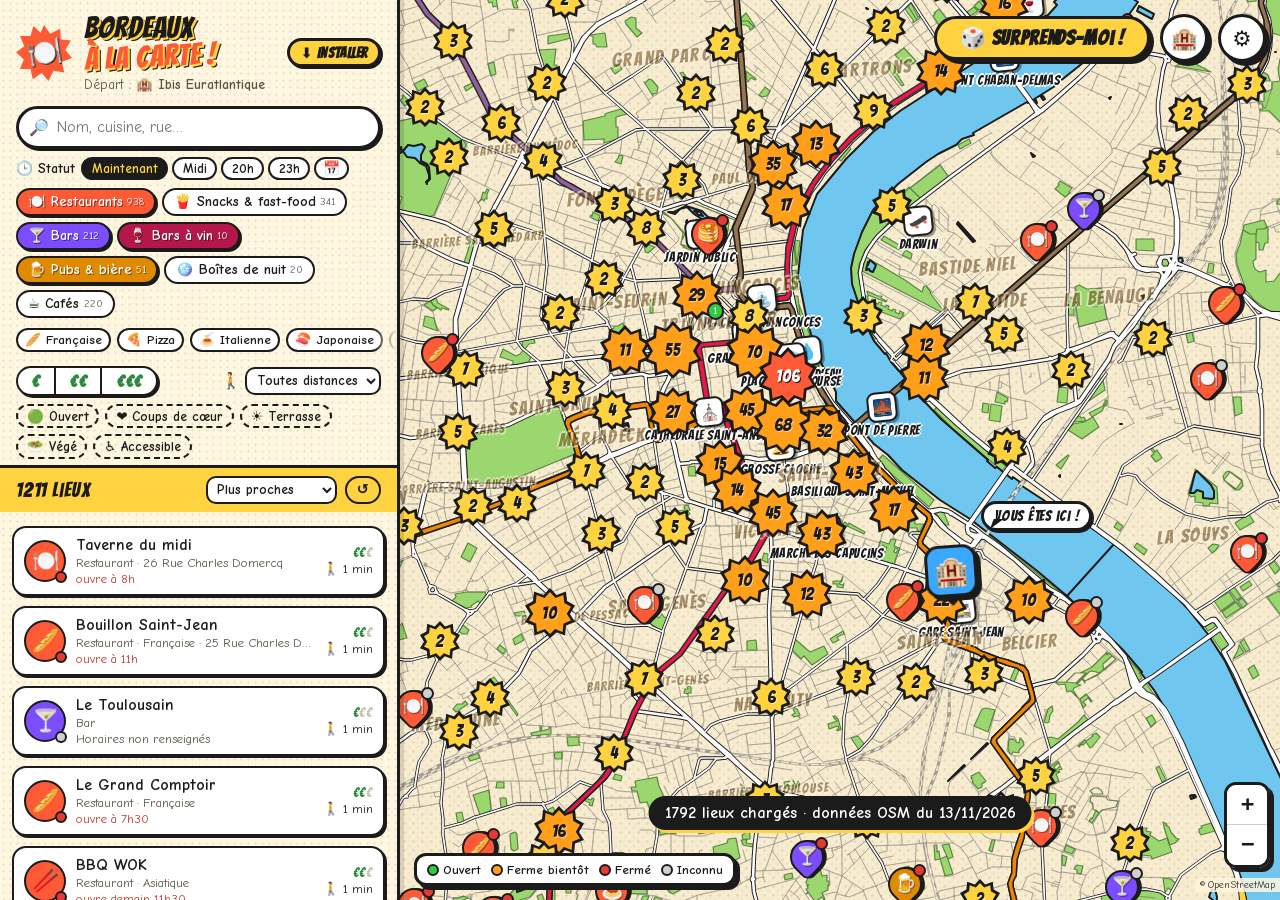
==== commit 792b3a1d: "Installation : bouton Installer fonctionnel et guide par appareil Le bouton restait affiché mais ina" ====
--- a/index.html
+++ b/index.html
@@ -15,6 +15,11 @@
   <link rel="preload" href="fonts/bangers-latin.woff2" as="font" type="font/woff2" crossorigin>
   <link rel="stylesheet" href="vendor/leaflet.css">
   <link rel="stylesheet" href="css/app.css">
+  <script>
+    // Capture au plus tôt la proposition d'installation du navigateur (Chrome, Edge, Android…)
+    window.__bip = null;
+    addEventListener('beforeinstallprompt', function (e) { e.preventDefault(); window.__bip = e; dispatchEvent(new Event('bip-ready')); });
+  </script>
 </head>
 <body>
   <div id="app" class="is-loading">
--- a/css/app.css
+++ b/css/app.css
@@ -34,6 +34,7 @@
 }
 
 * { box-sizing: border-box; }
+[hidden] { display: none !important; }
 html, body { height: 100%; margin: 0; }
 body {
   font-family: var(--font-body);
@@ -466,6 +467,24 @@
 .settings p, .settings li { font-size: .92rem; line-height: 1.4; }
 .settings .row { display: flex; gap: 8px; flex-wrap: wrap; }
 .credits { font-size: .78rem; max-height: 140px; overflow-y: auto; background: #fff; border: 2px solid var(--ink); border-radius: 10px; padding: 6px 10px; }
+
+/* ---------- Guide d'installation ---------- */
+.btn--ready { animation: readyPulse 1.6s ease-in-out infinite; }
+@keyframes readyPulse { 0%,100% { box-shadow: 2px 2px 0 var(--ink); } 50% { box-shadow: 2px 2px 0 var(--ink), 0 0 0 6px rgba(255,90,54,.35); } }
+.install-main { background: #fff; border: var(--border); border-radius: 16px; padding: 10px 14px; box-shadow: var(--shadow-sm); margin: 10px 0; }
+.install-main.warn { background: #fff3d6; }
+.install-device { margin: 0 0 4px; }
+.steps { margin: 6px 0; padding-left: 1.4em; display: flex; flex-direction: column; gap: 6px; line-height: 1.35; }
+.steps li::marker { font-family: var(--font-title); color: var(--red); font-size: 1.1em; }
+.kbd { display: inline-block; min-width: 1.6em; text-align: center; border: 2px solid var(--ink); border-radius: 6px; background: var(--paper); padding: 0 .3em; font-weight: 700; line-height: 1.25; }
+.install-qr { display: flex; align-items: center; gap: 14px; margin: 12px 0; }
+.install-qr p { margin: 0; font-size: .9rem; }
+.install-qr small { color: var(--muted); word-break: break-all; }
+.qr--small { width: 130px; flex: 0 0 130px; padding: 6px; margin: 0; box-shadow: var(--shadow-sm); }
+.install-others { margin: 10px 0; }
+.install-others summary { cursor: pointer; font-weight: 700; }
+.install-others h4 { margin: 10px 0 2px; font-family: var(--font-title); font-weight: 400; font-size: 1.1rem; letter-spacing: .04em; }
+.ok-box { background: #d9f7dc; border: 2px solid var(--ink); border-radius: 12px; padding: 6px 10px; font-weight: 700; }
 
 /* ---------- Machine à sous « Surprends-moi » ---------- */
 .slot { position: fixed; inset: 0; z-index: 3000; display: grid; place-items: center; background: rgba(27,27,27,.5); animation: fade .2s; }
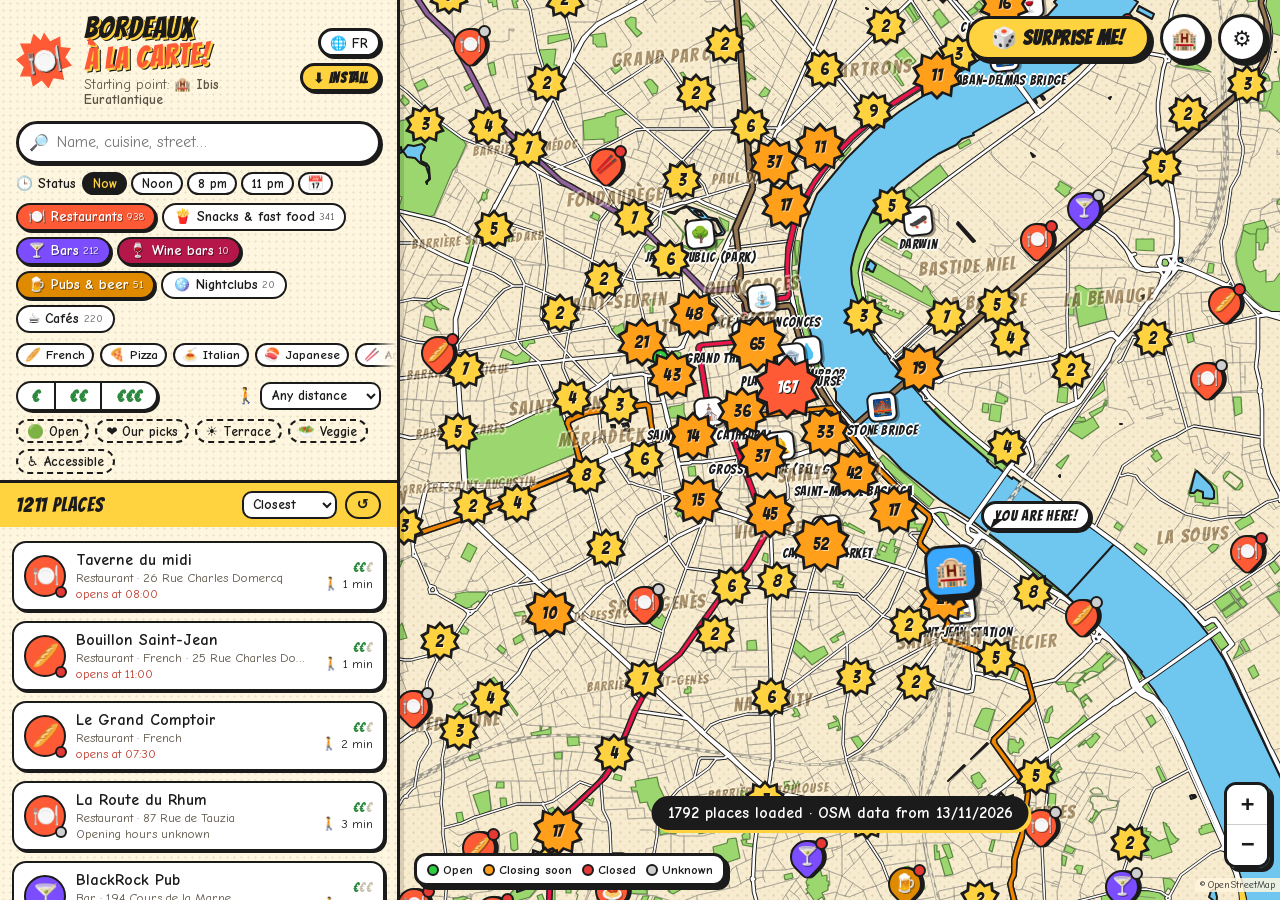
==== commit d5a8c415: "Version anglaise, itinéraire voiture avec parking et vrais chemins par les rues - Bouton 🌐 EN/FR : t" ====
--- a/index.html
+++ b/index.html
@@ -25,97 +25,94 @@
   <div id="app" class="is-loading">
 
     <!-- Panneau de gauche : recherche, filtres, liste -->
-    <aside id="panel" class="panel" aria-label="Recherche et filtres">
-      <button class="sheet-handle" id="sheetHandle" aria-label="Agrandir ou réduire le panneau"><span></span></button>
+    <aside id="panel" class="panel" data-i18n-aria="panel.label">
+      <button class="sheet-handle" id="sheetHandle" data-i18n-aria="sheet"><span></span></button>
       <header class="brand">
         <div class="brand__logo" aria-hidden="true"><span>🍽️</span></div>
         <div class="brand__text">
-          <h1>Bordeaux <span>à la carte !</span></h1>
-          <p class="brand__sub">Départ : <b>🏨 Ibis Euratlantique</b></p>
+          <h1><span data-i18n="brand.a">Bordeaux</span> <span class="brand__b" data-i18n="brand.b">à la carte !</span></h1>
+          <p class="brand__sub"><span data-i18n="brand.from">Départ :</span> <b>🏨 Ibis Euratlantique</b></p>
         </div>
-        <button id="installBtn" class="btn btn--small btn--pop" hidden>⬇ Installer</button>
+        <div class="brand__btns">
+          <button id="langBtn" class="btn btn--small" data-i18n="lang.btn" data-i18n-title="lang.title">🌐 EN</button>
+          <button id="installBtn" class="btn btn--small btn--pop" data-i18n="install" hidden>⬇ Installer</button>
+        </div>
       </header>
 
       <div class="search">
         <span class="search__icon" aria-hidden="true">🔎</span>
-        <input id="q" type="search" autocomplete="off" placeholder="Nom, cuisine, rue…" aria-label="Rechercher">
-        <button id="clearQ" class="search__clear" aria-label="Effacer" hidden>✕</button>
+        <input id="q" type="search" autocomplete="off" data-i18n-ph="search.ph" data-i18n-aria="search.label" placeholder="Nom, cuisine, rue…">
+        <button id="clearQ" class="search__clear" data-i18n-aria="clear" hidden>✕</button>
       </div>
 
-      <div class="when" id="when" role="group" aria-label="Statut d'ouverture à quel moment">
-        <span class="when__label">🕒 Statut</span>
-        <button data-when="now" class="on">Maintenant</button>
-        <button data-when="midi">Midi</button>
-        <button data-when="soir">20h</button>
-        <button data-when="tard">23h</button>
-        <label class="when__custom" title="Choisir une date et une heure">
-          📅<input type="datetime-local" id="whenCustom" aria-label="Date et heure personnalisées">
+      <div class="when" id="when" role="group" data-i18n-aria="when.group">
+        <span class="when__label" data-i18n="when.label">🕒 Statut</span>
+        <button data-when="now" class="on" data-i18n="when.now">Maintenant</button>
+        <button data-when="midi" data-i18n="when.midi">Midi</button>
+        <button data-when="soir" data-i18n="when.soir">20h</button>
+        <button data-when="tard" data-i18n="when.tard">23h</button>
+        <label class="when__custom" data-i18n-title="when.custom">
+          📅<input type="datetime-local" id="whenCustom" data-i18n-aria="when.custom">
         </label>
       </div>
 
-      <section class="filters" aria-label="Filtres">
+      <section class="filters" data-i18n-aria="filters">
         <div class="chips" id="typeChips"></div>
         <div class="chips chips--cuisine" id="cuisineChips"></div>
         <div class="filters__row">
-          <div class="seg" id="priceSeg" role="group" aria-label="Prix">
-            <button data-p="1" title="Pas cher">€</button>
-            <button data-p="2" title="Moyen">€€</button>
-            <button data-p="3" title="Élevé">€€€</button>
+          <div class="seg" id="priceSeg" role="group" data-i18n-aria="price.group">
+            <button data-p="1" data-i18n-title="price.1">€</button>
+            <button data-p="2" data-i18n-title="price.2">€€</button>
+            <button data-p="3" data-i18n-title="price.3">€€€</button>
           </div>
           <label class="walkmax">🚶
-            <select id="walkMax" aria-label="Temps de marche maximum">
-              <option value="0">Toutes distances</option>
-              <option value="10">≤ 10 min à pied</option>
-              <option value="15">≤ 15 min</option>
-              <option value="20">≤ 20 min</option>
-              <option value="30">≤ 30 min</option>
-            </select>
+            <select id="walkMax" data-i18n-aria="walk.label"></select>
           </label>
         </div>
         <div class="chips chips--toggles" id="toggleChips">
-          <button data-t="open">🟢 Ouvert</button>
-          <button data-t="fav">❤️ Coups de cœur</button>
-          <button data-t="ts">☀️ Terrasse</button>
-          <button data-t="vg">🥗 Végé</button>
-          <button data-t="wc">♿ Accessible</button>
+          <button data-t="open" data-i18n="tg.open">🟢 Ouvert</button>
+          <button data-t="fav" data-i18n="tg.fav">❤️ Coups de cœur</button>
+          <button data-t="ts" data-i18n="tg.ts">☀️ Terrasse</button>
+          <button data-t="vg" data-i18n="tg.vg">🥗 Végé</button>
+          <button data-t="wc" data-i18n="tg.wc">♿ Accessible</button>
         </div>
       </section>
 
       <div class="results-head">
         <b id="count">…</b>
-        <select id="sort" aria-label="Trier">
-          <option value="dist">Plus proches</option>
-          <option value="open">Ouverts d'abord</option>
-          <option value="stars">Mieux notés</option>
-          <option value="name">A → Z</option>
+        <select id="sort" data-i18n-aria="sort.label">
+          <option value="dist" data-i18n="sort.dist">Plus proches</option>
+          <option value="open" data-i18n="sort.open">Ouverts d'abord</option>
+          <option value="stars" data-i18n="sort.stars">Mieux notés</option>
+          <option value="name" data-i18n="sort.name">A → Z</option>
         </select>
-        <button id="resetBtn" class="btn btn--ghost btn--small" title="Réinitialiser les filtres">↺</button>
+        <button id="resetBtn" class="btn btn--ghost btn--small" data-i18n-title="reset">↺</button>
       </div>
       <ul id="list" class="list" aria-live="polite"></ul>
     </aside>
 
     <!-- Carte -->
     <main id="mapWrap" class="map-wrap">
-      <div id="map" aria-label="Carte de Bordeaux"></div>
+      <div id="map" data-i18n-aria="map.label"></div>
       <div class="map-tools">
-        <button id="btnRandom" class="btn btn--pop btn--big" title="Tirer un lieu au hasard parmi les résultats">🎲 Surprends-moi !</button>
-        <button id="btnHotel" class="btn btn--round" title="Recentrer sur l'hôtel">🏨</button>
-        <button id="btnSettings" class="btn btn--round" title="Réglages, aide et partage">⚙️</button>
+        <button id="btnRandom" class="btn btn--pop btn--big" data-i18n="random" data-i18n-title="random.title">🎲 Surprends-moi !</button>
+        <button id="btnHotel" class="btn btn--round" data-i18n-title="hotel.title">🏨</button>
+        <button id="btnSettings" class="btn btn--round" data-i18n-title="settings.title">⚙️</button>
       </div>
-      <div class="legend" aria-label="Légende">
-        <span><i class="light light--open"></i>Ouvert</span>
-        <span><i class="light light--closing"></i>Ferme bientôt</span>
-        <span><i class="light light--closed"></i>Fermé</span>
-        <span><i class="light light--unknown"></i>Inconnu</span>
+      <div class="legend" data-i18n-aria="legend">
+        <span><i class="light light--open"></i><span data-i18n="st.open">Ouvert</span></span>
+        <span><i class="light light--closing"></i><span data-i18n="st.closing">Ferme bientôt</span></span>
+        <span><i class="light light--closed"></i><span data-i18n="st.closed">Fermé</span></span>
+        <span><i class="light light--unknown"></i><span data-i18n="st.unknown">Inconnu</span></span>
       </div>
       <div id="whenBanner" class="when-banner" hidden></div>
       <div id="hoverCard" class="hover-card" hidden></div>
       <div id="toast" class="toast" role="status"></div>
-      <div class="loader" id="loader"><div class="loader__burst">CHARGEMENT…</div></div>
+      <div class="loader" id="loader"><div class="loader__burst" data-i18n="loading">CHARGEMENT…</div></div>
     </main>
 
     <!-- Fiche détaillée -->
-    <section id="detail" class="detail" aria-hidden="true" aria-label="Fiche du lieu"></section>
+    <section id="detail" class="detail" aria-hidden="true" data-i18n-aria="d.label"></section>
   </div>
 
   <div id="modal" class="modal" hidden>
--- a/css/app.css
+++ b/css/app.css
@@ -93,7 +93,9 @@
   margin: 0; font-family: var(--font-title); font-weight: 400; font-size: 1.9rem; line-height: .95;
   letter-spacing: .03em; text-shadow: 2px 2px 0 var(--yellow), 3px 3px 0 var(--ink);
 }
-.brand h1 span { color: var(--red); display: inline-block; transform: rotate(-3deg); }
+.brand h1 .brand__b { color: var(--red); display: inline-block; transform: rotate(-3deg); }
+.brand__btns { display: flex; flex-direction: column; align-items: flex-end; gap: 6px; }
+#langBtn { font-size: .85rem; }
 .brand__sub { margin: 4px 0 0; font-size: .85rem; color: var(--muted); }
 .brand__text { flex: 1; min-width: 0; }
 
@@ -322,6 +324,13 @@
 .route-walk { stroke-dasharray: 2 12; animation: dash 0.8s linear infinite; }
 .route-bike { stroke-dasharray: 10 8; animation: dash 0.6s linear infinite; }
 .route-taxi { stroke-dasharray: 14 8; animation: dash 0.5s linear infinite; }
+.route-car { stroke-dasharray: 16 6; animation: dash 0.5s linear infinite; }
+.park-pin { background: none; border: 0; }
+.park-pin b {
+  position: absolute; left: -15px; top: -15px; width: 30px; height: 30px; display: grid; place-items: center;
+  background: #2b6cff; color: #fff; font-family: var(--font-title); font-size: 20px; font-weight: 400;
+  border: 3px solid var(--ink); border-radius: 8px; box-shadow: 2px 2px 0 var(--ink); animation: bubbleIn .4s var(--boing);
+}
 .traveler { background: none; border: 0; }
 .traveler span { display: block; font-size: 26px; transform: translate(-50%, -60%); filter: drop-shadow(2px 2px 0 #fff) drop-shadow(-1px -1px 0 #fff); animation: hop .6s ease-in-out infinite; }
 
@@ -534,6 +543,11 @@
 
 @media (prefers-reduced-motion: reduce) {
   *, *::before, *::after { animation-duration: .01ms !important; animation-iteration-count: 1 !important; transition-duration: .01ms !important; }
+}
+
+/* ---------- Écrans moyens : la fiche recouvre la liste pour laisser la carte visible ---------- */
+@media (min-width: 821px) and (max-width: 1279px) {
+  .detail { left: 0; right: auto; width: var(--panel-w); border-left: 0; border-right: var(--border); box-shadow: 6px 0 0 rgba(0,0,0,.15); transform: translateX(-105%); }
 }
 
 /* ---------- Mobile : panneau en « bottom sheet » ---------- */
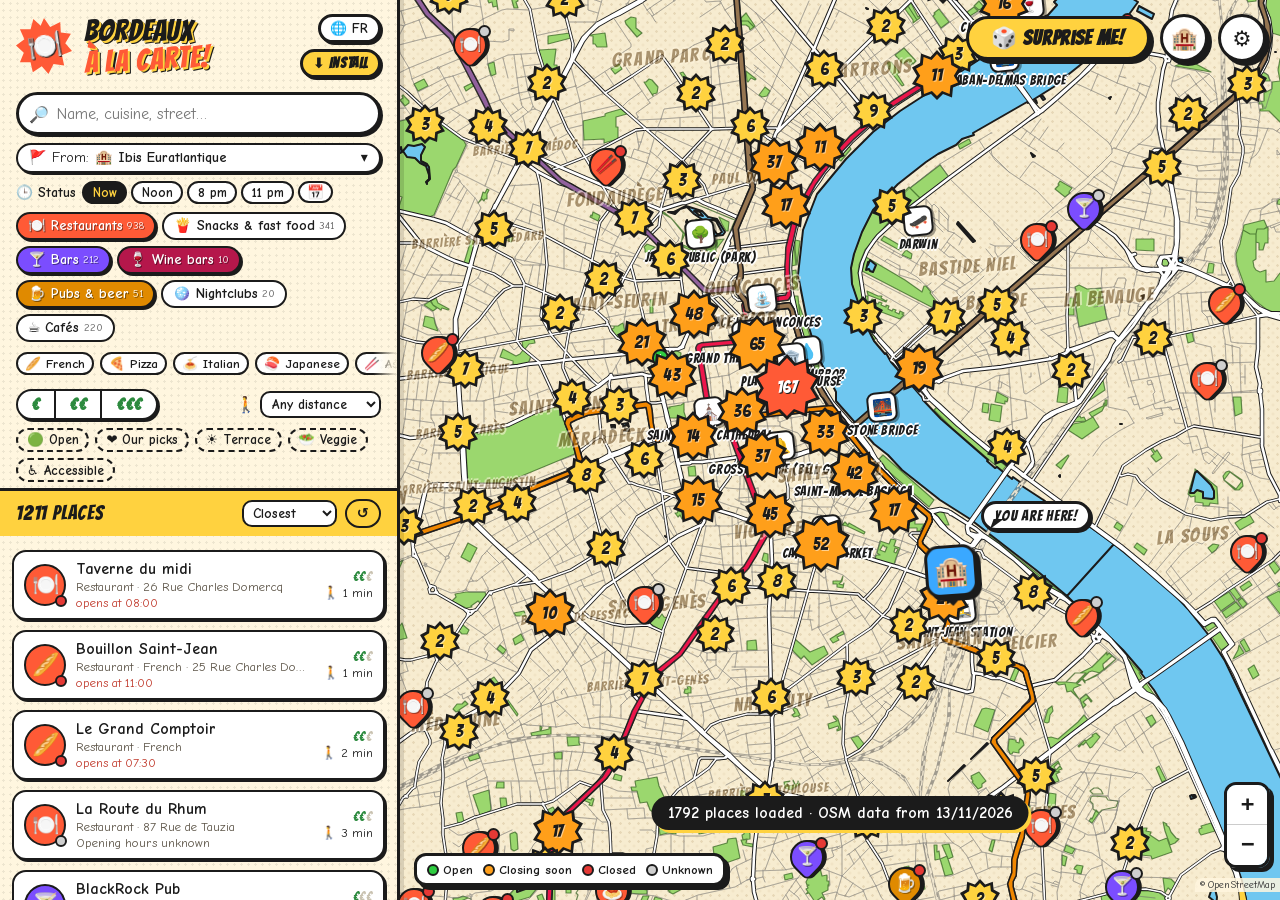
==== commit 1f5c0e1f: "Point de départ modifiable et correctif du cache de la page - Départ au choix : hôtel (défaut), ma p" ====
--- a/index.html
+++ b/index.html
@@ -31,7 +31,6 @@
         <div class="brand__logo" aria-hidden="true"><span>🍽️</span></div>
         <div class="brand__text">
           <h1><span data-i18n="brand.a">Bordeaux</span> <span class="brand__b" data-i18n="brand.b">à la carte !</span></h1>
-          <p class="brand__sub"><span data-i18n="brand.from">Départ :</span> <b>🏨 Ibis Euratlantique</b></p>
         </div>
         <div class="brand__btns">
           <button id="langBtn" class="btn btn--small" data-i18n="lang.btn" data-i18n-title="lang.title">🌐 EN</button>
@@ -44,6 +43,10 @@
         <input id="q" type="search" autocomplete="off" data-i18n-ph="search.ph" data-i18n-aria="search.label" placeholder="Nom, cuisine, rue…">
         <button id="clearQ" class="search__clear" data-i18n-aria="clear" hidden>✕</button>
       </div>
+
+      <button id="originBtn" class="origin-btn" data-i18n-title="origin.title">
+        <span data-i18n="origin.label">🚩 Départ :</span> <b id="originName">🏨 Ibis Euratlantique</b> <span class="origin-btn__chev">▾</span>
+      </button>
 
       <div class="when" id="when" role="group" data-i18n-aria="when.group">
         <span class="when__label" data-i18n="when.label">🕒 Statut</span>
@@ -96,6 +99,7 @@
       <div id="map" data-i18n-aria="map.label"></div>
       <div class="map-tools">
         <button id="btnRandom" class="btn btn--pop btn--big" data-i18n="random" data-i18n-title="random.title">🎲 Surprends-moi !</button>
+        <button id="btnLocate" class="btn btn--round" data-i18n-title="loc.title" hidden>📍</button>
         <button id="btnHotel" class="btn btn--round" data-i18n-title="hotel.title">🏨</button>
         <button id="btnSettings" class="btn btn--round" data-i18n-title="settings.title">⚙️</button>
       </div>
@@ -106,6 +110,7 @@
         <span><i class="light light--unknown"></i><span data-i18n="st.unknown">Inconnu</span></span>
       </div>
       <div id="whenBanner" class="when-banner" hidden></div>
+      <div id="originBanner" class="origin-banner" hidden><span id="originBannerTxt"></span><button id="originReset" data-i18n-title="origin.reset">✕</button></div>
       <div id="hoverCard" class="hover-card" hidden></div>
       <div id="toast" class="toast" role="status"></div>
       <div class="loader" id="loader"><div class="loader__burst" data-i18n="loading">CHARGEMENT…</div></div>
--- a/css/app.css
+++ b/css/app.css
@@ -476,6 +476,95 @@
 .settings p, .settings li { font-size: .92rem; line-height: 1.4; }
 .settings .row { display: flex; gap: 8px; flex-wrap: wrap; }
 .credits { font-size: .78rem; max-height: 140px; overflow-y: auto; background: #fff; border: 2px solid var(--ink); border-radius: 10px; padding: 6px 10px; }
+
+/* ---------- Point de départ ---------- */
+.origin-btn {
+  display: flex; align-items: center; gap: 6px; margin: 0 16px 8px; padding: .3em .8em; border: 2px solid var(--ink); border-radius: 999px;
+  background: #fff; font-size: .88rem; text-align: left; box-shadow: var(--shadow-sm); transition: transform .18s var(--boing), background .15s;
+  max-width: calc(100% - 32px);
+}
+.origin-btn:hover { transform: translateY(-2px); }
+.origin-btn b { flex: 1; min-width: 0; white-space: nowrap; overflow: hidden; text-overflow: ellipsis; }
+.origin-btn.custom { background: #ffe1ea; }
+.origin-btn__chev { font-weight: 700; }
+.origin-banner {
+  position: absolute; z-index: 500; top: 58px; left: 14px; display: flex; align-items: center; gap: 8px; max-width: calc(100% - 330px);
+  background: #ffe1ea; border: var(--border); border-radius: 12px; padding: 3px 4px 3px 12px; box-shadow: var(--shadow-sm); font-weight: 700;
+  animation: bubbleIn .4s var(--boing);
+}
+.origin-banner span { white-space: nowrap; overflow: hidden; text-overflow: ellipsis; }
+.origin-banner button { border: 2px solid var(--ink); background: #fff; border-radius: 50%; width: 26px; height: 26px; font-weight: 700; flex: 0 0 auto; }
+.origin-pin { background: none; border: 0; }
+.origin-pin .f { position: absolute; left: -6px; top: -36px; font-size: 32px; filter: drop-shadow(2px 2px 0 #fff) drop-shadow(-1px -1px 0 #fff); animation: hop 1.6s ease-in-out infinite; }
+.origin-pin .bubble { position: absolute; left: 24px; top: -44px; white-space: nowrap; background: #fff; border: 2px solid var(--ink); border-radius: 10px; padding: 1px 8px; font-family: var(--font-title); letter-spacing: .05em; box-shadow: var(--shadow-sm); }
+#map.picking, #map.picking .leaflet-interactive { cursor: crosshair !important; }
+.origin-main { display: grid; grid-template-columns: repeat(3, 1fr); gap: 8px; margin: 10px 0; }
+.origin-opt { display: flex; flex-direction: column; align-items: center; gap: 2px; padding: 10px 6px; border: 2px solid var(--ink); border-radius: 14px; background: #fff; box-shadow: var(--shadow-sm); transition: transform .18s var(--boing); text-align: center; }
+.origin-opt:hover { transform: translateY(-2px) rotate(-1deg); }
+.origin-opt.on { background: var(--yellow); }
+.origin-opt span { font-size: 1.7rem; }
+.origin-opt small { font-size: .72rem; color: var(--muted); }
+.origin-search { margin: 6px 0; }
+.origin-results { list-style: none; margin: 0 0 6px; padding: 0; display: flex; flex-direction: column; gap: 4px; }
+.origin-results button { width: 100%; display: grid; grid-template-columns: 30px 1fr; grid-template-rows: auto auto; column-gap: 8px; align-items: center; text-align: left; border: 2px solid var(--ink); border-radius: 12px; background: #fff; padding: 5px 10px; }
+.origin-results button:hover { background: #fff3b0; }
+.origin-results span { grid-row: span 2; font-size: 1.2rem; text-align: center; }
+.origin-results small { color: var(--muted); font-size: .76rem; white-space: nowrap; overflow: hidden; text-overflow: ellipsis; }
+.empty-res { color: var(--muted); padding: 4px 10px; }
+.origin-quick-title { margin: 10px 0 4px; font-weight: 700; font-size: .9rem; }
+
+/* ---------- Version clients ---------- */
+.pick { align-self: flex-start; display: inline-flex; align-items: center; gap: 8px; background: #ffe1ea; border: 2px solid var(--ink); border-radius: 999px; padding: .3em .9em; font-weight: 700; box-shadow: var(--shadow-sm); }
+#btnLocate.on { background: var(--blue); }
+.me-pin { background: none; border: 0; }
+.me-pin i { position: absolute; left: -9px; top: -9px; width: 18px; height: 18px; border-radius: 50%; background: var(--blue); border: 3px solid #fff; box-shadow: 0 0 0 2px var(--ink), 0 0 0 0 rgba(58,168,255,.6); animation: mePulse 2s infinite; }
+@keyframes mePulse { 70% { box-shadow: 0 0 0 2px var(--ink), 0 0 0 16px rgba(58,168,255,0); } 100% { box-shadow: 0 0 0 2px var(--ink), 0 0 0 0 rgba(58,168,255,0); } }
+
+/* Affiche QR (A5) */
+.modal--poster .modal__box { width: min(460px, 100%); }
+.poster {
+  position: relative; text-align: center; background: var(--yellow); border: 4px solid var(--ink); border-radius: 22px; padding: 22px 18px 16px;
+  background-image: radial-gradient(rgba(0,0,0,.09) 1.2px, transparent 1.6px); background-size: 9px 9px; overflow: hidden;
+}
+.poster__logo {
+  width: 74px; height: 74px; margin: 0 auto 4px; display: grid; place-items: center; font-size: 36px; background: var(--red);
+  clip-path: polygon(50% 0, 61% 16%, 79% 7%, 80% 26%, 98% 28%, 88% 45%, 100% 59%, 82% 66%, 86% 85%, 67% 82%, 58% 100%, 46% 86%, 30% 97%, 26% 79%, 7% 79%, 14% 62%, 0 49%, 15% 38%, 7% 20%, 26% 20%, 31% 2%, 44% 14%);
+}
+.poster__title { margin: 0; font-family: var(--font-title); font-weight: 400; font-size: 2.3rem; line-height: .95; letter-spacing: .03em; text-shadow: 3px 3px 0 #fff; transform: rotate(-2deg); }
+.poster__en { margin: 6px 0 10px; font-weight: 700; font-style: italic; }
+.poster__qr { width: 62%; margin: 0 auto; background: #fff; border: 4px solid var(--ink); border-radius: 16px; padding: 8px; box-shadow: 5px 5px 0 var(--ink); }
+.poster__qr svg { display: block; width: 100%; height: auto; }
+.poster__scan { margin: 12px 0 8px; font-family: var(--font-title); font-size: 1.25rem; letter-spacing: .04em; line-height: 1.15; }
+.poster__scan i { font-family: var(--font-body); font-size: .85rem; font-weight: 700; letter-spacing: 0; }
+.poster__feat { list-style: none; margin: 0 auto 10px; padding: 8px 12px; text-align: left; display: inline-flex; flex-direction: column; gap: 3px; background: #fff; border: 2px solid var(--ink); border-radius: 12px; font-size: .88rem; font-weight: 700; }
+.poster__foot { margin: 4px 0 0; font-size: .78rem; font-weight: 700; }
+.poster__btns { justify-content: center; margin-top: 12px; }
+
+@media print {
+  @page { size: A5 portrait; margin: 6mm; }
+  * { -webkit-print-color-adjust: exact; print-color-adjust: exact; }
+  html, body { overflow: visible !important; background: #fff !important; height: auto; }
+  body * { visibility: hidden !important; }
+  .poster, .poster * { visibility: visible !important; }
+  .poster { position: fixed; left: 0; top: 0; width: 100%; }
+  .modal__backdrop, .no-print { display: none !important; }
+  .modal__box { animation: none !important; box-shadow: none !important; border: 0 !important; background: none !important; }
+}
+
+/* ---------- Synchronisation ---------- */
+#btnSettings { position: relative; }
+#btnSettings[data-sync]:not([data-sync=""])::after {
+  content: ''; position: absolute; right: -2px; top: -2px; width: 14px; height: 14px; border-radius: 50%; border: 2px solid var(--ink); background: var(--green);
+}
+#btnSettings[data-sync="pending"]::after { background: var(--orange); animation: blink 1.1s steps(2) infinite; }
+#btnSettings[data-sync="error"]::after { background: #e53935; }
+#btnSettings[data-sync="pin"]::after { background: #cfcfcf; }
+.sync-state { font-weight: 700; background: #fff; border: 2px solid var(--ink); border-radius: 12px; padding: 6px 10px; }
+.sync-state.s-ok { background: #d9f7dc; }
+.sync-state.s-offline, .sync-state.s-syncing { background: #fff3d6; }
+.sync-state.s-error, .sync-state.s-badpin { background: #ffd9d6; }
+.field { display: flex; align-items: center; gap: 8px; margin: 6px 0; font-weight: 700; font-size: .9rem; flex-wrap: wrap; }
+.field input { flex: 1; min-width: 160px; border: 2px solid var(--ink); border-radius: 10px; padding: .35em .6em; background: #fff; font: inherit; font-weight: 400; }
 
 /* ---------- Guide d'installation ---------- */
 .btn--ready { animation: readyPulse 1.6s ease-in-out infinite; }
@@ -577,6 +666,7 @@
   .detail { top: auto; height: 68vh; height: 68dvh; border-left: 0; border-top: var(--border); border-radius: 22px 22px 0 0; transform: translateY(105%); z-index: 40; }
   .detail.open { transform: translateY(0); }
   .detail__photo { border-radius: 19px 19px 0 0; }
+  .origin-banner { top: auto; bottom: 246px; left: 50%; transform: translateX(-50%); max-width: calc(100% - 24px); animation: none; }
   .when-banner { top: auto; bottom: 210px; left: 50%; transform: translateX(-50%); max-width: calc(100% - 24px); white-space: nowrap; font-size: .95rem; }
   .toast { bottom: 210px; }
 }
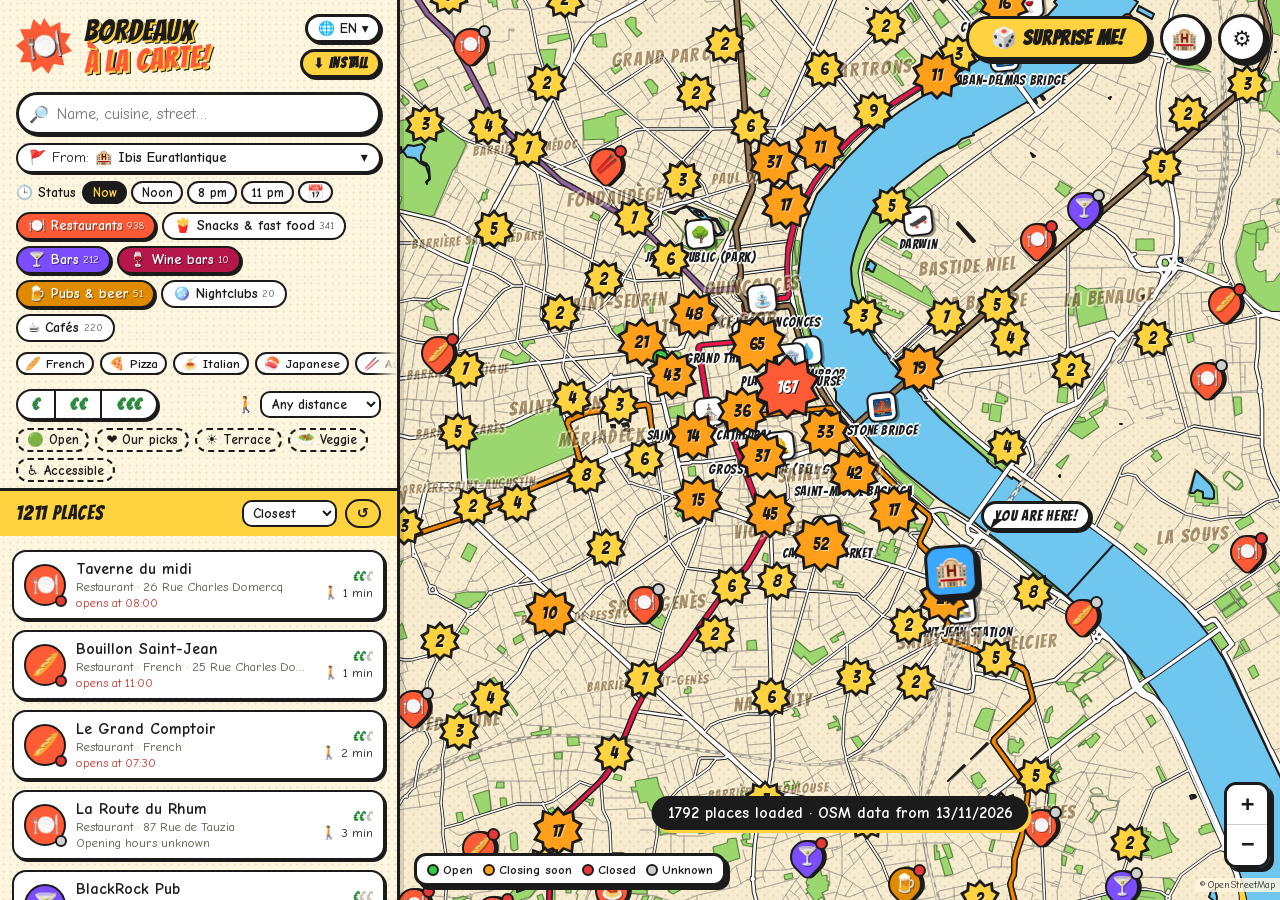
==== commit 431ec82d: "Traduction en espagnol, italien et allemand - js/lang/es.js, it.js, de.js : les 302 textes de l'app " ====
--- a/index.html
+++ b/index.html
@@ -33,7 +33,10 @@
           <h1><span data-i18n="brand.a">Bordeaux</span> <span class="brand__b" data-i18n="brand.b">à la carte !</span></h1>
         </div>
         <div class="brand__btns">
-          <button id="langBtn" class="btn btn--small" data-i18n="lang.btn" data-i18n-title="lang.title">🌐 EN</button>
+          <div class="lang-wrap">
+            <button id="langBtn" class="btn btn--small" data-i18n-title="lang.title" aria-haspopup="true" aria-expanded="false">🌐 FR ▾</button>
+            <div id="langMenu" class="lang-menu" role="menu" hidden></div>
+          </div>
           <button id="installBtn" class="btn btn--small btn--pop" data-i18n="install" hidden>⬇ Installer</button>
         </div>
       </header>
--- a/css/app.css
+++ b/css/app.css
@@ -476,6 +476,18 @@
 .settings p, .settings li { font-size: .92rem; line-height: 1.4; }
 .settings .row { display: flex; gap: 8px; flex-wrap: wrap; }
 .credits { font-size: .78rem; max-height: 140px; overflow-y: auto; background: #fff; border: 2px solid var(--ink); border-radius: 10px; padding: 6px 10px; }
+
+/* ---------- Menu des langues ---------- */
+.lang-wrap { position: relative; }
+.lang-menu {
+  position: absolute; z-index: 50; top: calc(100% + 6px); right: 0; min-width: 160px; display: flex; flex-direction: column; gap: 2px;
+  background: #fff; border: var(--border); border-radius: 14px; box-shadow: var(--shadow); padding: 6px; animation: cardIn .25s var(--boing); transform-origin: top right;
+}
+.lang-menu button { display: flex; align-items: center; gap: 10px; border: 0; background: none; border-radius: 10px; padding: .4em .7em; font-weight: 700; text-align: left; }
+.lang-menu button span { font-size: 1.2rem; }
+.lang-menu button:hover { background: #fff3b0; }
+.lang-menu button.on { background: var(--yellow); }
+.poster__more { margin: -6px 0 10px; font-size: .78rem; font-weight: 700; }
 
 /* ---------- Point de départ ---------- */
 .origin-btn {
@@ -666,6 +678,7 @@
   .detail { top: auto; height: 68vh; height: 68dvh; border-left: 0; border-top: var(--border); border-radius: 22px 22px 0 0; transform: translateY(105%); z-index: 40; }
   .detail.open { transform: translateY(0); }
   .detail__photo { border-radius: 19px 19px 0 0; }
+  .lang-menu { top: auto; bottom: calc(100% + 6px); transform-origin: bottom right; }
   .origin-banner { top: auto; bottom: 246px; left: 50%; transform: translateX(-50%); max-width: calc(100% - 24px); animation: none; }
   .when-banner { top: auto; bottom: 210px; left: 50%; transform: translateX(-50%); max-width: calc(100% - 24px); white-space: nowrap; font-size: .95rem; }
   .toast { bottom: 210px; }
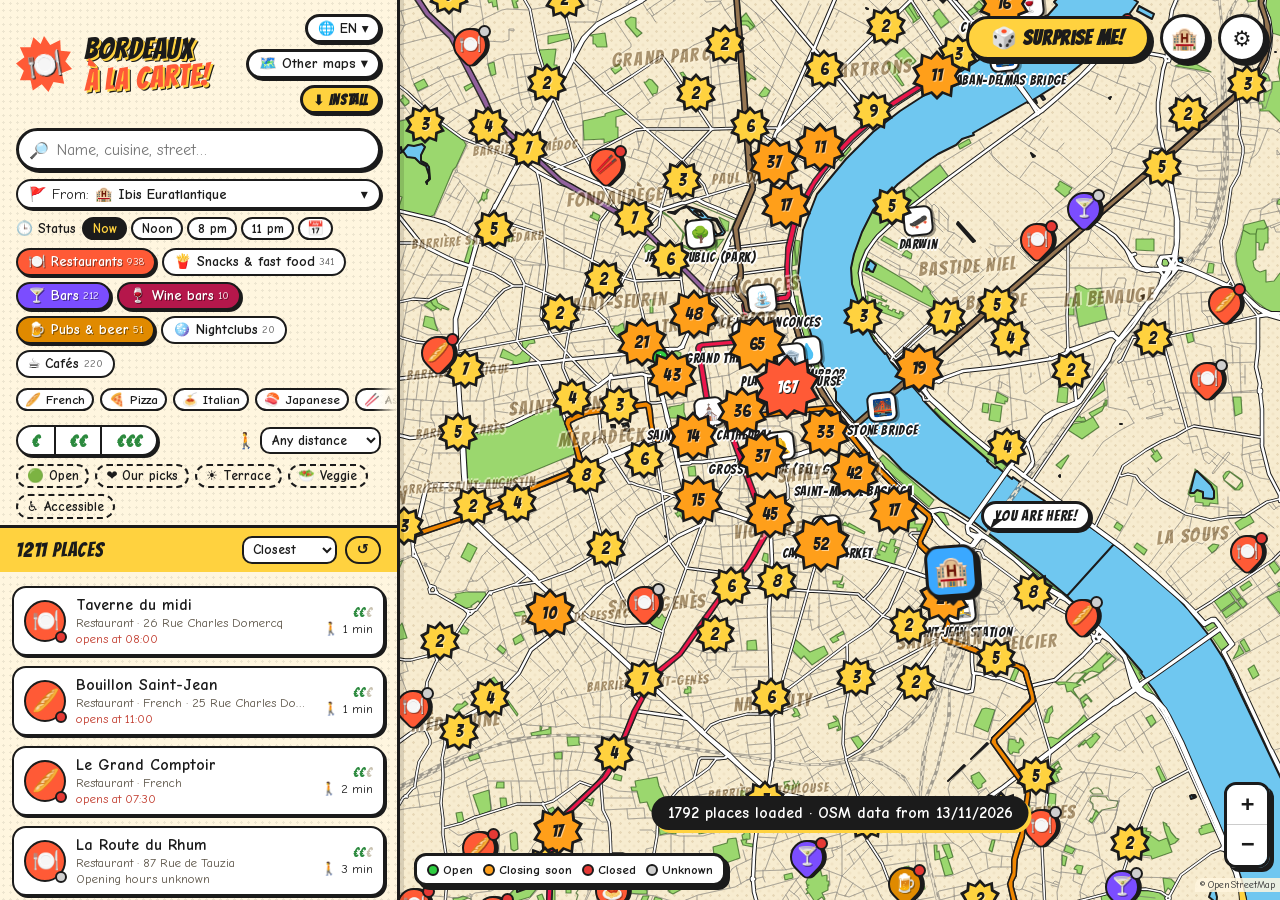
==== commit 7678f3c4: "Menu « Autres cartes » vers Port de la Lune et Canelé Quest La langue choisie suit d'une carte à l'a" ====
--- a/index.html
+++ b/index.html
@@ -36,6 +36,14 @@
           <div class="lang-wrap">
             <button id="langBtn" class="btn btn--small" data-i18n-title="lang.title" aria-haspopup="true" aria-expanded="false">🌐 FR ▾</button>
             <div id="langMenu" class="lang-menu" role="menu" hidden></div>
+          </div>
+          <div class="lang-wrap maps-wrap">
+            <button id="mapsBtn" class="btn btn--small" data-i18n="cartes.bouton" aria-haspopup="true" aria-expanded="false">🗺️ Autres cartes ▾</button>
+            <div id="mapsMenu" class="lang-menu maps-menu" hidden>
+              <p data-i18n="cartes.titre">Nos autres cartes</p>
+              <a href="https://ubik2077.github.io/bordeaux-patrimoine/" data-carte><b>Port de la Lune</b><span data-i18n="cartes.lune">Monuments historiques, en 3D</span></a>
+              <a href="https://ubik2077.github.io/canele-quest/" data-carte><b>Canelé Quest</b><span data-i18n="cartes.canele">Musées, familles et shopping, en 8 bits</span></a>
+            </div>
           </div>
           <button id="installBtn" class="btn btn--small btn--pop" data-i18n="install" hidden>⬇ Installer</button>
         </div>
--- a/css/app.css
+++ b/css/app.css
@@ -487,6 +487,13 @@
 .lang-menu button span { font-size: 1.2rem; }
 .lang-menu button:hover { background: #fff3b0; }
 .lang-menu button.on { background: var(--yellow); }
+/* nos autres cartes : même menu, avec des liens */
+.maps-menu { min-width: 230px; }
+.maps-menu p { margin: 4px .7em 2px; font-size: .75rem; font-weight: 700; text-transform: uppercase; letter-spacing: .04em; opacity: .7; }
+.maps-menu a { display: flex; flex-direction: column; gap: 1px; padding: .45em .7em; border-radius: 10px; color: inherit; text-decoration: none; }
+.maps-menu a b { font-size: 1rem; }
+.maps-menu a span { font-size: .82rem; }
+.maps-menu a:hover, .maps-menu a:focus-visible { background: #fff3b0; }
 .poster__more { margin: -6px 0 10px; font-size: .78rem; font-weight: 700; }
 
 /* ---------- Point de départ ---------- */
@@ -558,7 +565,12 @@
   html, body { overflow: visible !important; background: #fff !important; height: auto; }
   body * { visibility: hidden !important; }
   .poster, .poster * { visibility: visible !important; }
-  .poster { position: fixed; left: 0; top: 0; width: 100%; }
+  .poster { position: fixed; left: 0; top: 0; width: 100%; padding: 16px 16px 12px; }
+  .poster__logo { width: 60px; height: 60px; font-size: 30px; }
+  .poster__title { font-size: 2.1rem; }
+  .poster__qr { width: 54%; }
+  .poster__scan { margin: 10px 0 6px; }
+  .poster__feat { margin-bottom: 6px; }
   .modal__backdrop, .no-print { display: none !important; }
   .modal__box { animation: none !important; box-shadow: none !important; border: 0 !important; background: none !important; }
 }
